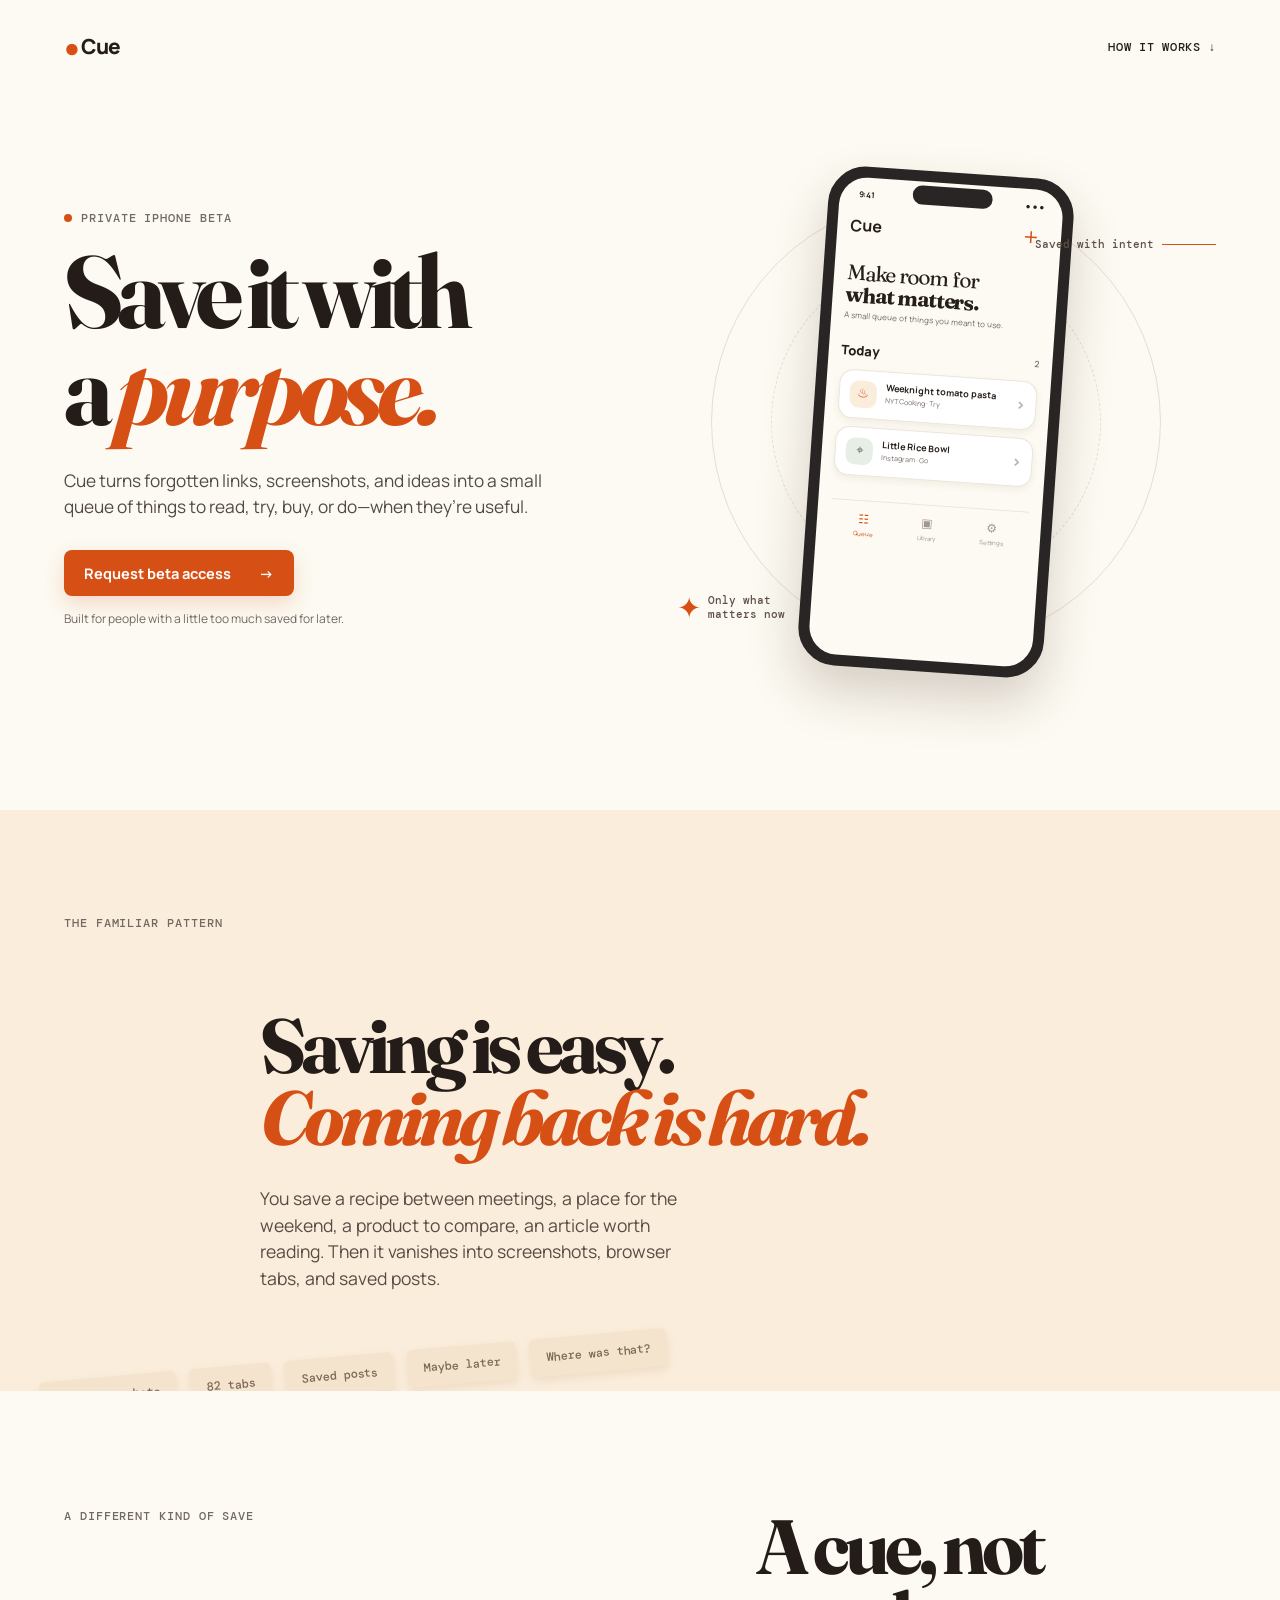
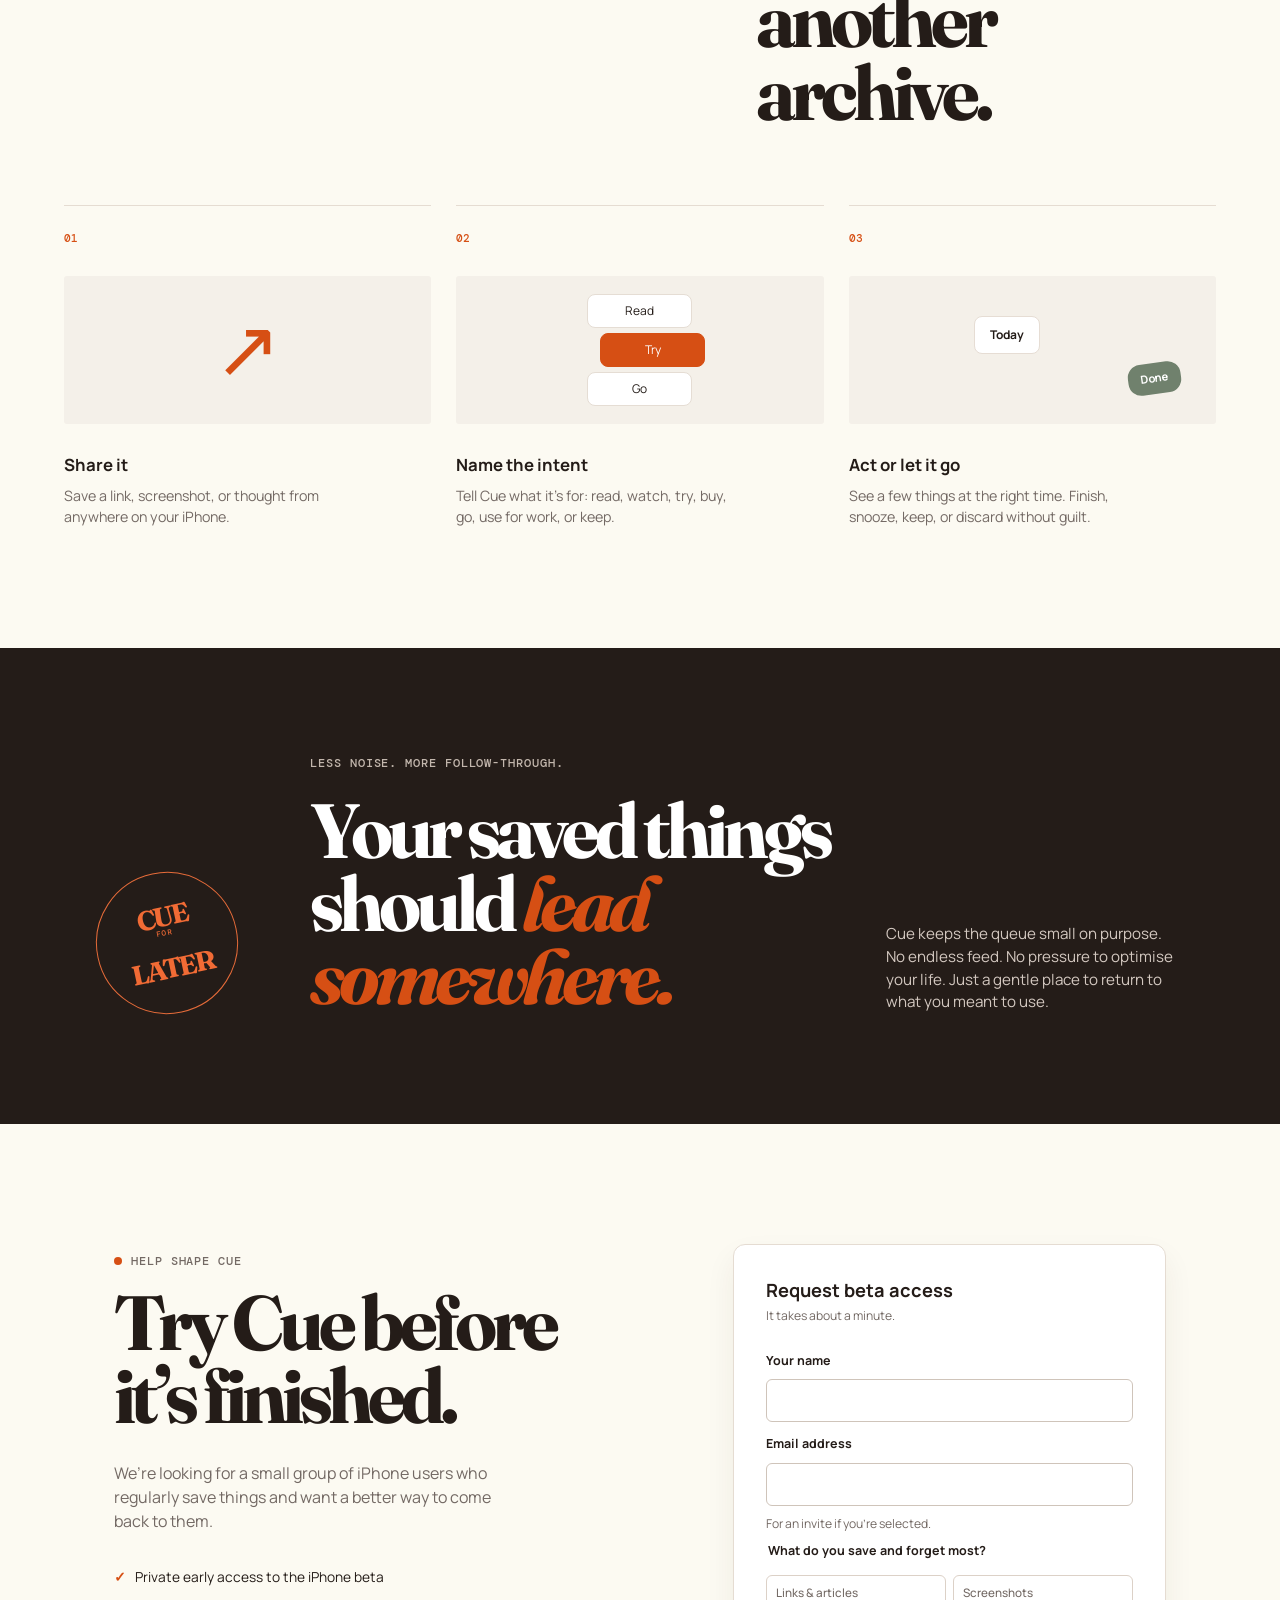
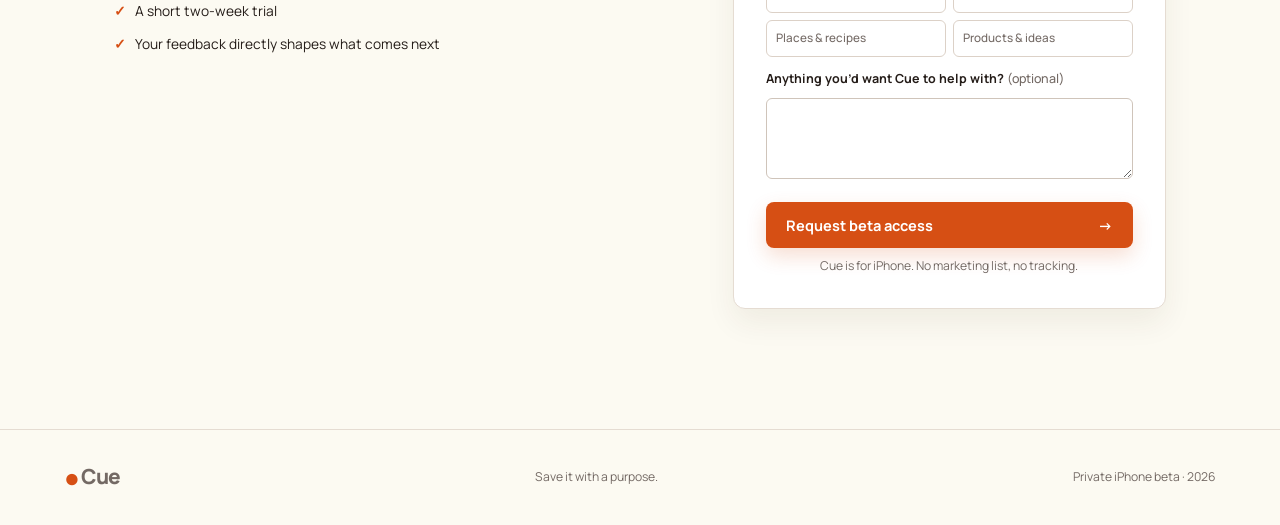
==== index.html @ a66f77d0 "Build Cue beta landing page" ====
<!doctype html>
<html lang="en">
  <head>
    <meta charset="UTF-8" />
    <meta name="viewport" content="width=device-width, initial-scale=1.0" />
    <meta
      name="description"
      content="Cue is a private iPhone app that turns saved links and screenshots into a small queue of things to do."
    />
    <title>Cue — Save it with a purpose</title>
    <link rel="preconnect" href="https://fonts.googleapis.com" />
    <link rel="preconnect" href="https://fonts.gstatic.com" crossorigin />
    <link href="https://fonts.googleapis.com/css2?family=DM+Mono:wght@400;500&family=Fraunces:opsz,wght@9..144,600;9..144,700&family=Manrope:wght@400;500;600;700;800&display=swap" rel="stylesheet" />
    <link rel="stylesheet" href="styles.css" />
    <link rel="stylesheet" href="mobile.css" />
  </head>
  <body>
    <a class="skip-link" href="#beta">Skip to beta form</a>
    <main>
      <section class="hero" aria-labelledby="hero-title">
        <nav class="nav" aria-label="Main navigation">
          <a class="wordmark" href="#top" aria-label="Cue home"><span aria-hidden="true">●</span> Cue</a>
          <a class="nav-link" href="#how-it-works">How it works <span aria-hidden="true">↓</span></a>
        </nav>

        <div class="hero-grid" id="top">
          <div class="hero-copy">
            <p class="eyebrow"><span></span> Private iPhone beta</p>
            <h1 id="hero-title">Save it with<br />a <em>purpose.</em></h1>
            <p class="lede">Cue turns forgotten links, screenshots, and ideas into a small queue of things to read, try, buy, or do—when they’re useful.</p>
            <a class="button button-primary" href="#beta">Request beta access <span aria-hidden="true">→</span></a>
            <p class="microcopy">Built for people with a little too much saved for later.</p>
          </div>

          <div class="phone-stage" aria-label="Preview of the Cue iPhone app">
            <div class="orbit orbit-one"></div><div class="orbit orbit-two"></div>
            <div class="phone">
              <div class="speaker" aria-hidden="true"></div>
              <div class="phone-screen">
                <div class="status"><span>9:41</span><span>● ● ●</span></div>
                <div class="app-top"><strong>Cue</strong><button aria-label="Add an item">＋</button></div>
                <p class="app-title">Make room for<br /><strong>what matters.</strong></p>
                <p class="app-subtitle">A small queue of things you meant to use.</p>
                <div class="queue-label"><span>Today</span><small>2</small></div>
                <article class="cue-card recipe-card">
                  <div class="card-icon">♨</div>
                  <div><strong>Weeknight tomato pasta</strong><small>NYT Cooking · Try</small></div>
                  <b aria-hidden="true">›</b>
                </article>
                <article class="cue-card place-card">
                  <div class="card-icon">⌖</div>
                  <div><strong>Little Rice Bowl</strong><small>Instagram · Go</small></div>
                  <b aria-hidden="true">›</b>
                </article>
                <div class="tabbar"><span class="active">☷<small>Queue</small></span><span>▣<small>Library</small></span><span>⚙<small>Settings</small></span></div>
              </div>
            </div>
            <div class="annotation annotation-one"><span class="annotation-dot">✦</span><span>Only what<br />matters now</span></div>
            <div class="annotation annotation-two"><span>Saved with intent</span><i></i></div>
          </div>
        </div>
      </section>

      <section class="problem" aria-labelledby="problem-title">
        <div class="section-label">The familiar pattern</div>
        <div class="problem-content">
          <h2 id="problem-title">Saving is easy.<br /><em>Coming back is hard.</em></h2>
          <p>You save a recipe between meetings, a place for the weekend, a product to compare, an article worth reading. Then it vanishes into screenshots, browser tabs, and saved posts.</p>
        </div>
        <div class="graveyard" aria-hidden="true">
          <span>147 screenshots</span><span>82 tabs</span><span>Saved posts</span><span>Maybe later</span><span>Where was that?</span>
        </div>
      </section>

      <section class="process" id="how-it-works" aria-labelledby="process-title">
        <div class="process-intro"><div class="section-label">A different kind of save</div><h2 id="process-title">A cue, not<br />another archive.</h2></div>
        <ol class="steps">
          <li><span class="step-number">01</span><div class="step-art share-art">↗</div><h3>Share it</h3><p>Save a link, screenshot, or thought from anywhere on your iPhone.</p></li>
          <li><span class="step-number">02</span><div class="step-art intent-art"><span>Read</span><span class="selected">Try</span><span>Go</span></div><h3>Name the intent</h3><p>Tell Cue what it’s for: read, watch, try, buy, go, use for work, or keep.</p></li>
          <li><span class="step-number">03</span><div class="step-art action-art"><span>Today</span><b>Done</b></div><h3>Act or let it go</h3><p>See a few things at the right time. Finish, snooze, keep, or discard without guilt.</p></li>
        </ol>
      </section>

      <section class="promise" aria-labelledby="promise-title">
        <div class="promise-stamp">CUE<br /><span>FOR</span><br />LATER</div>
        <div><div class="section-label">Less noise. More follow-through.</div><h2 id="promise-title">Your saved things<br />should <em>lead somewhere.</em></h2></div>
        <p>Cue keeps the queue small on purpose. No endless feed. No pressure to optimise your life. Just a gentle place to return to what you meant to use.</p>
      </section>

      <section class="beta" id="beta" aria-labelledby="beta-title">
        <div class="beta-copy">
          <p class="eyebrow"><span></span> Help shape Cue</p>
          <h2 id="beta-title">Try Cue before<br />it’s finished.</h2>
          <p>We’re looking for a small group of iPhone users who regularly save things and want a better way to come back to them.</p>
          <ul><li>Private early access to the iPhone beta</li><li>A short two-week trial</li><li>Your feedback directly shapes what comes next</li></ul>
        </div>
        <form class="beta-form" novalidate>
          <div class="form-heading"><strong>Request beta access</strong><span>It takes about a minute.</span></div>
          <label for="name">Your name</label><input id="name" name="name" type="text" autocomplete="name" required />
          <label for="email">Email address</label><input id="email" name="email" type="email" autocomplete="email" inputmode="email" required aria-describedby="email-hint" /><small id="email-hint">For an invite if you’re selected.</small>
          <fieldset><legend>What do you save and forget most?</legend><div class="choice-grid"><label><input type="radio" name="saves" value="Links & articles" required /><span>Links & articles</span></label><label><input type="radio" name="saves" value="Screenshots" /><span>Screenshots</span></label><label><input type="radio" name="saves" value="Places & recipes" /><span>Places & recipes</span></label><label><input type="radio" name="saves" value="Products & ideas" /><span>Products & ideas</span></label></div></fieldset>
          <label for="note">Anything you’d want Cue to help with? <span>(optional)</span></label><textarea id="note" name="note" rows="3"></textarea>
          <p class="form-error" role="alert" hidden></p>
          <button class="button button-primary" type="submit">Request beta access <span aria-hidden="true">→</span></button>
          <p class="form-note">Cue is for iPhone. No marketing list, no tracking.</p>
          <div class="form-success" role="status" hidden><span>✓</span><strong>You’re on the early-access list.</strong><p>Thanks for helping us make saved things more useful.</p></div>
        </form>
      </section>
    </main>
    <footer><a class="wordmark" href="#top"><span aria-hidden="true">●</span> Cue</a><p>Save it with a purpose.</p><p>Private iPhone beta · 2026</p></footer>
    <script src="script.js"></script>
  </body>
</html>
---- styles.css ----
:root{--accent:#d64f14;--accent-dark:#ad3e0d;--warm:#faeddb;--paper:#fcfaf2;--ink:#241c18;--muted:#736964;--line:#e5dcd2;--green:#637263}*{box-sizing:border-box}html{scroll-behavior:smooth}body{margin:0;background:var(--paper);color:var(--ink);font-family:Manrope,Arial,sans-serif;line-height:1.5}a{color:inherit}.skip-link{position:absolute;left:1rem;top:-4rem;background:var(--ink);color:#fff;padding:.65rem .9rem;z-index:5}.skip-link:focus{top:1rem}.hero{min-height:810px;padding:28px max(5vw,32px) 56px;overflow:hidden;background:var(--paper)}.nav{max-width:1180px;margin:auto;display:flex;align-items:center;justify-content:space-between}.wordmark{font-size:1.3rem;font-weight:800;text-decoration:none;letter-spacing:-.06em}.wordmark span{color:var(--accent);font-size:1.65rem;vertical-align:-.1em}.nav-link{font:500 .72rem/1 "DM Mono",monospace;text-decoration:none;text-transform:uppercase;letter-spacing:.06em}.nav-link:hover{text-decoration:underline}.hero-grid{max-width:1180px;margin:84px auto 0;display:grid;grid-template-columns:1fr 1fr;align-items:center;gap:30px}.eyebrow,.section-label{font:500 .72rem/1 "DM Mono",monospace;letter-spacing:.08em;text-transform:uppercase;color:var(--muted)}.eyebrow{display:flex;align-items:center;gap:9px}.eyebrow span{width:8px;height:8px;background:var(--accent);border-radius:50%}h1,h2{font-family:Fraunces,Georgia,serif;letter-spacing:-.065em;line-height:.95;margin:0}h1{font-size:clamp(4.3rem,8vw,7.3rem);max-width:680px;margin:19px 0 30px}em{color:var(--accent);font-style:italic}.lede{font-size:1.08rem;max-width:490px;color:#544a45;margin:0 0 30px}.button{font:700 .91rem/1 Manrope,sans-serif;border:0;border-radius:8px;padding:16px 20px;text-decoration:none;display:inline-flex;align-items:center;gap:28px;cursor:pointer;transition:transform .2s,background .2s}.button-primary{background:var(--accent);color:#fff;box-shadow:0 8px 20px #d64f1430}.button-primary:hover{background:var(--accent-dark);transform:translateY(-2px)}.button:focus-visible,a:focus-visible,input:focus-visible,textarea:focus-visible{outline:3px solid #222;outline-offset:3px}.microcopy{font-size:.75rem;color:var(--muted);margin:14px 0}.phone-stage{height:540px;position:relative;display:flex;align-items:center;justify-content:center}.orbit{position:absolute;border:1px solid #e8ddd0;border-radius:50%;width:450px;height:450px}.orbit-two{width:330px;height:330px;border-style:dashed}.phone{height:500px;width:246px;background:#292524;border:7px solid #292524;border-radius:38px;padding:4px;box-shadow:0 25px 50px #4c2c1b35;z-index:1;transform:rotate(4deg)}.speaker{width:80px;height:19px;border-radius:20px;background:#292524;position:absolute;top:8px;left:77px;z-index:2}.phone-screen{height:100%;border-radius:28px;background:#fcfaf2;padding:11px 13px;color:#261e19;overflow:hidden}.status{display:flex;justify-content:space-between;font-size:8px;font-weight:bold;padding:0 6px 8px}.app-top{display:flex;justify-content:space-between;align-items:center;font-size:16px}.app-top button{border:0;background:none;color:var(--accent);font-size:23px;cursor:pointer}.app-title{font-family:Fraunces,serif;font-size:21px;line-height:1.05;letter-spacing:-.05em;margin:20px 0 4px}.app-subtitle{font-size:8px;color:#746a64;margin:0 0 20px}.queue-label{display:flex;justify-content:space-between;align-items:center;font-size:13px;font-weight:800;margin-bottom:8px}.queue-label small{font:500 9px "DM Mono";color:#7c7169}.cue-card{display:flex;gap:9px;align-items:center;background:white;border:1px solid #eee5dc;border-radius:14px;padding:10px;margin-bottom:8px;box-shadow:0 3px 7px #4d2e1610}.cue-card>div:nth-child(2){display:grid;gap:2px;flex:1}.cue-card strong{font-size:9px;line-height:1.2}.cue-card small{font-size:7px;color:#756a64}.cue-card b{color:#bcb2aa}.card-icon{width:27px;height:27px;border-radius:9px;display:grid;place-items:center;color:var(--accent);background:var(--warm);font-size:13px}.place-card .card-icon{background:#e6eee5;color:var(--green)}.tabbar{margin-top:24px;border-top:1px solid #eee5dc;padding:9px 2px 0;display:flex;justify-content:space-around;color:#a29790;font-size:12px}.tabbar span{display:grid;justify-items:center;gap:2px}.tabbar small{font-size:6px}.tabbar .active{color:var(--accent)}.annotation{position:absolute;z-index:2;font:500 .68rem/1.25 "DM Mono";color:#5e5149}.annotation-one{left:4%;bottom:66px;display:flex;align-items:center;gap:7px}.annotation-dot{color:var(--accent);font-size:1.8rem}.annotation-two{right:0;top:86px;display:flex;gap:8px;align-items:center}.annotation-two i{height:1px;width:54px;background:var(--accent)}.problem{background:var(--warm);padding:108px max(5vw,32px) 70px;min-height:560px;position:relative;overflow:hidden}.problem-content{max-width:760px;margin:80px auto 0}.problem h2,.process h2,.promise h2,.beta h2{font-size:clamp(3.1rem,6vw,5.6rem)}.problem p{font-size:1.1rem;max-width:430px;margin:30px 0;color:#584c45}.graveyard{position:absolute;bottom:25px;right:-10px;left:3%;display:flex;gap:14px;transform:rotate(-5deg);white-space:nowrap}.graveyard span{background:#f5e4cd;color:#7c6958;font:500 .75rem "DM Mono";padding:11px 16px;border-radius:5px;box-shadow:0 4px 8px #a76c3620}.process{padding:120px max(5vw,32px);max-width:1280px;margin:auto}.process-intro{display:flex;justify-content:space-between;align-items:flex-start;margin-bottom:75px}.process-intro h2{max-width:460px}.steps{list-style:none;padding:0;margin:0;display:grid;grid-template-columns:repeat(3,1fr);gap:25px}.steps li{border-top:1px solid var(--line);padding-top:18px}.step-number{font:500 .7rem "DM Mono";color:var(--accent)}.step-art{height:148px;margin:28px 0;display:grid;place-items:center;background:#f4f0e9;border-radius:3px}.share-art{font-size:5rem;color:var(--accent);font-family:Georgia}.intent-art{align-content:center;gap:5px;padding:30px}.intent-art span{font-size:.75rem;background:white;border:1px solid #e5ddd4;width:105px;text-align:center;padding:7px;border-radius:8px}.intent-art .selected{background:var(--accent);color:#fff;border-color:var(--accent);transform:translateX(13px)}.action-art{position:relative}.action-art span{background:#fff;border:1px solid #e6ddd4;border-radius:8px;padding:9px 15px;font-weight:700;font-size:.75rem;transform:translate(-25px,-15px)}.action-art b{position:absolute;bottom:30px;right:35px;background:#70816d;color:white;border-radius:13px;padding:7px 12px;font-size:.7rem;transform:rotate(-8deg)}h3{font-size:1.05rem;margin:0 0 8px}.steps p{font-size:.89rem;color:var(--muted);max-width:290px;margin:0}.promise{padding:110px max(5vw,32px);background:var(--ink);color:#fff;display:grid;grid-template-columns:.5fr 1.3fr .8fr;gap:40px;align-items:end}.promise .section-label{color:#c3b7ad}.promise h2{margin-top:26px}.promise p{color:#d3c8c0;font-size:.95rem;max-width:290px;margin:0}.promise-stamp{justify-self:center;border:1px solid #e56b39;border-radius:50%;height:142px;width:142px;display:grid;place-content:center;text-align:center;color:#f16b35;font:700 1.7rem/.8 Fraunces,serif;letter-spacing:-.09em;transform:rotate(-12deg)}.promise-stamp span{font:500 .47rem "DM Mono";letter-spacing:.12em}.beta{padding:120px max(5vw,32px);max-width:1180px;margin:auto;display:grid;grid-template-columns:1fr .86fr;gap:9vw;align-items:start}.beta-copy h2{margin:20px 0 28px}.beta-copy>p:not(.eyebrow){color:var(--muted);max-width:410px}.beta ul{list-style:none;padding:0;margin:34px 0;display:grid;gap:13px;font-size:.86rem}.beta li:before{content:"✓";color:var(--accent);font-weight:bold;margin-right:9px}.beta-form{background:#fff;border:1px solid var(--line);padding:32px;border-radius:12px;box-shadow:0 14px 30px #3b271111;display:grid;gap:9px}.form-heading{display:grid;gap:3px;margin-bottom:13px}.form-heading strong{font-size:1.14rem}.form-heading span,.form-note,.beta-form small{font-size:.76rem;color:var(--muted)}.beta-form label,.beta-form legend{font-size:.78rem;font-weight:700;margin-top:4px}.beta-form label span{font-weight:500;color:var(--muted)}input[type=text],input[type=email],textarea{width:100%;border:1px solid #cfc4ba;border-radius:6px;padding:11px;font:400 .9rem Manrope;color:var(--ink);background:#fff}textarea{resize:vertical;min-height:75px}fieldset{border:0;padding:6px 0 0;margin:0}.choice-grid{display:grid;grid-template-columns:1fr 1fr;gap:7px;margin-top:8px}.choice-grid label{margin:0!important;position:relative}.choice-grid input{position:absolute;opacity:0}.choice-grid span{display:block;padding:9px;border:1px solid #dcd1c7;border-radius:6px;font-size:.73rem;cursor:pointer}.choice-grid input:checked+span{border-color:var(--accent);color:var(--accent);background:#fff5ef}.choice-grid input:focus-visible+span{outline:3px solid var(--ink);outline-offset:2px}.beta-form .button{justify-content:space-between;margin-top:14px}.form-note{text-align:center;margin:0}.form-error{color:#9e2712;font-size:.8rem;margin:4px 0}.form-success{background:#f4f7f2;border:1px solid #c9d4c4;border-radius:7px;padding:20px;text-align:center;margin-top:5px}.form-success span{display:block;color:#fff;background:var(--green);border-radius:50%;width:26px;height:26px;line-height:26px;margin:0 auto 7px}.form-success p{font-size:.8rem;color:#556051;margin:5px 0 0}footer{border-top:1px solid var(--line);padding:28px max(5vw,32px);display:flex;justify-content:space-between;align-items:center;font-size:.76rem;color:var(--muted)}footer p{margin:0}@media(max-width:760px){.hero{min-height:auto;padding-top:22px}.hero-grid,.beta{grid-template-columns:1fr}.hero-grid{margin-top:65px;gap:15px}.phone-stage{height:435px;transform:scale(.83);transform-origin:top center;margin-bottom:-65px}.annotation-one{left:0}.annotation-two{right:-8%}.problem{padding-top:78px;min-height:490px}.problem-content{margin-top:55px}.process{padding-top:82px;padding-bottom:82px}.process-intro{display:grid;gap:25px;margin-bottom:48px}.steps{grid-template-columns:1fr;gap:45px}.step-art{height:120px}.promise{grid-template-columns:1fr;padding-top:80px;padding-bottom:80px;gap:30px}.promise-stamp{justify-self:start;order:3}.beta{padding-top:80px;padding-bottom:80px;gap:45px}.beta-form{padding:24px}.choice-grid{grid-template-columns:1fr}footer{display:grid;gap:10px}footer p:last-child{order:-1}.nav-link{font-size:.65rem}}@media(prefers-reduced-motion:reduce){html{scroll-behavior:auto}.button{transition:none}}
---- mobile.css ----
@media (max-width: 760px) {
  .annotation {
    display: none;
  }
}
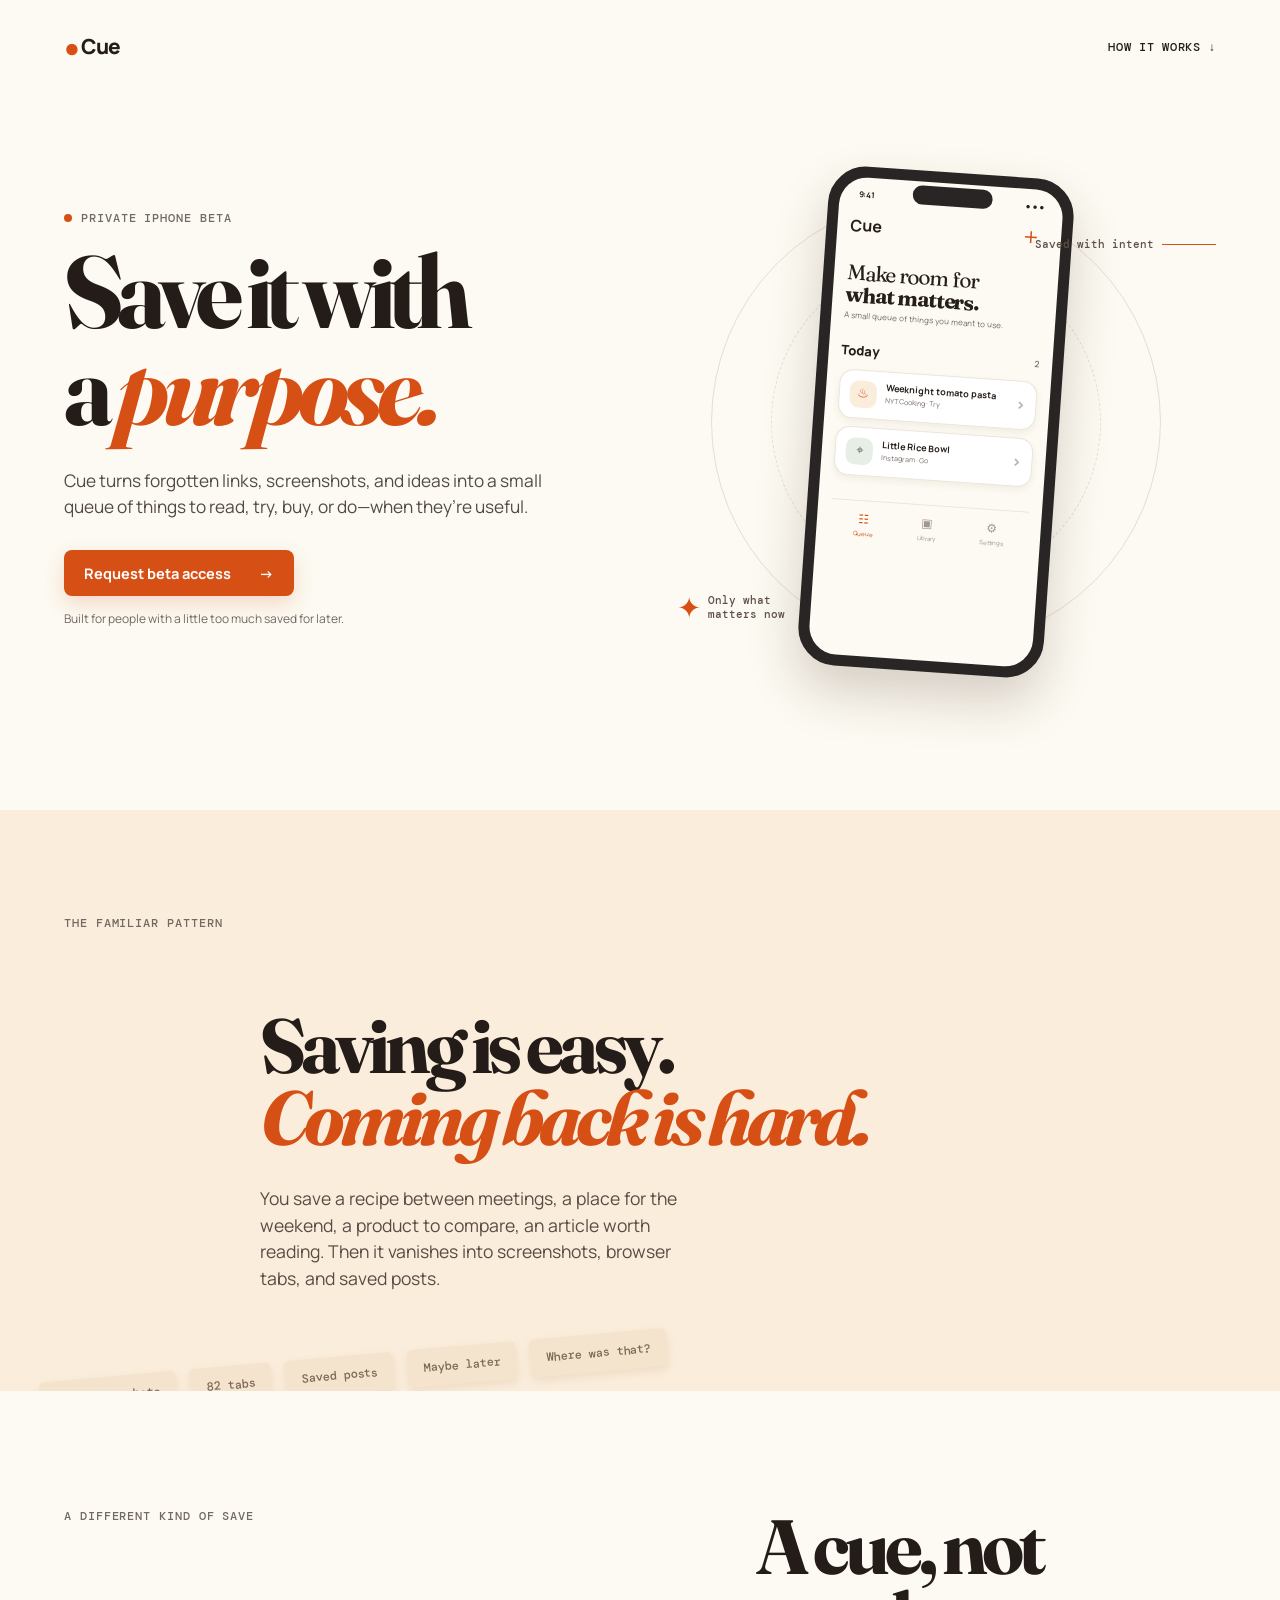
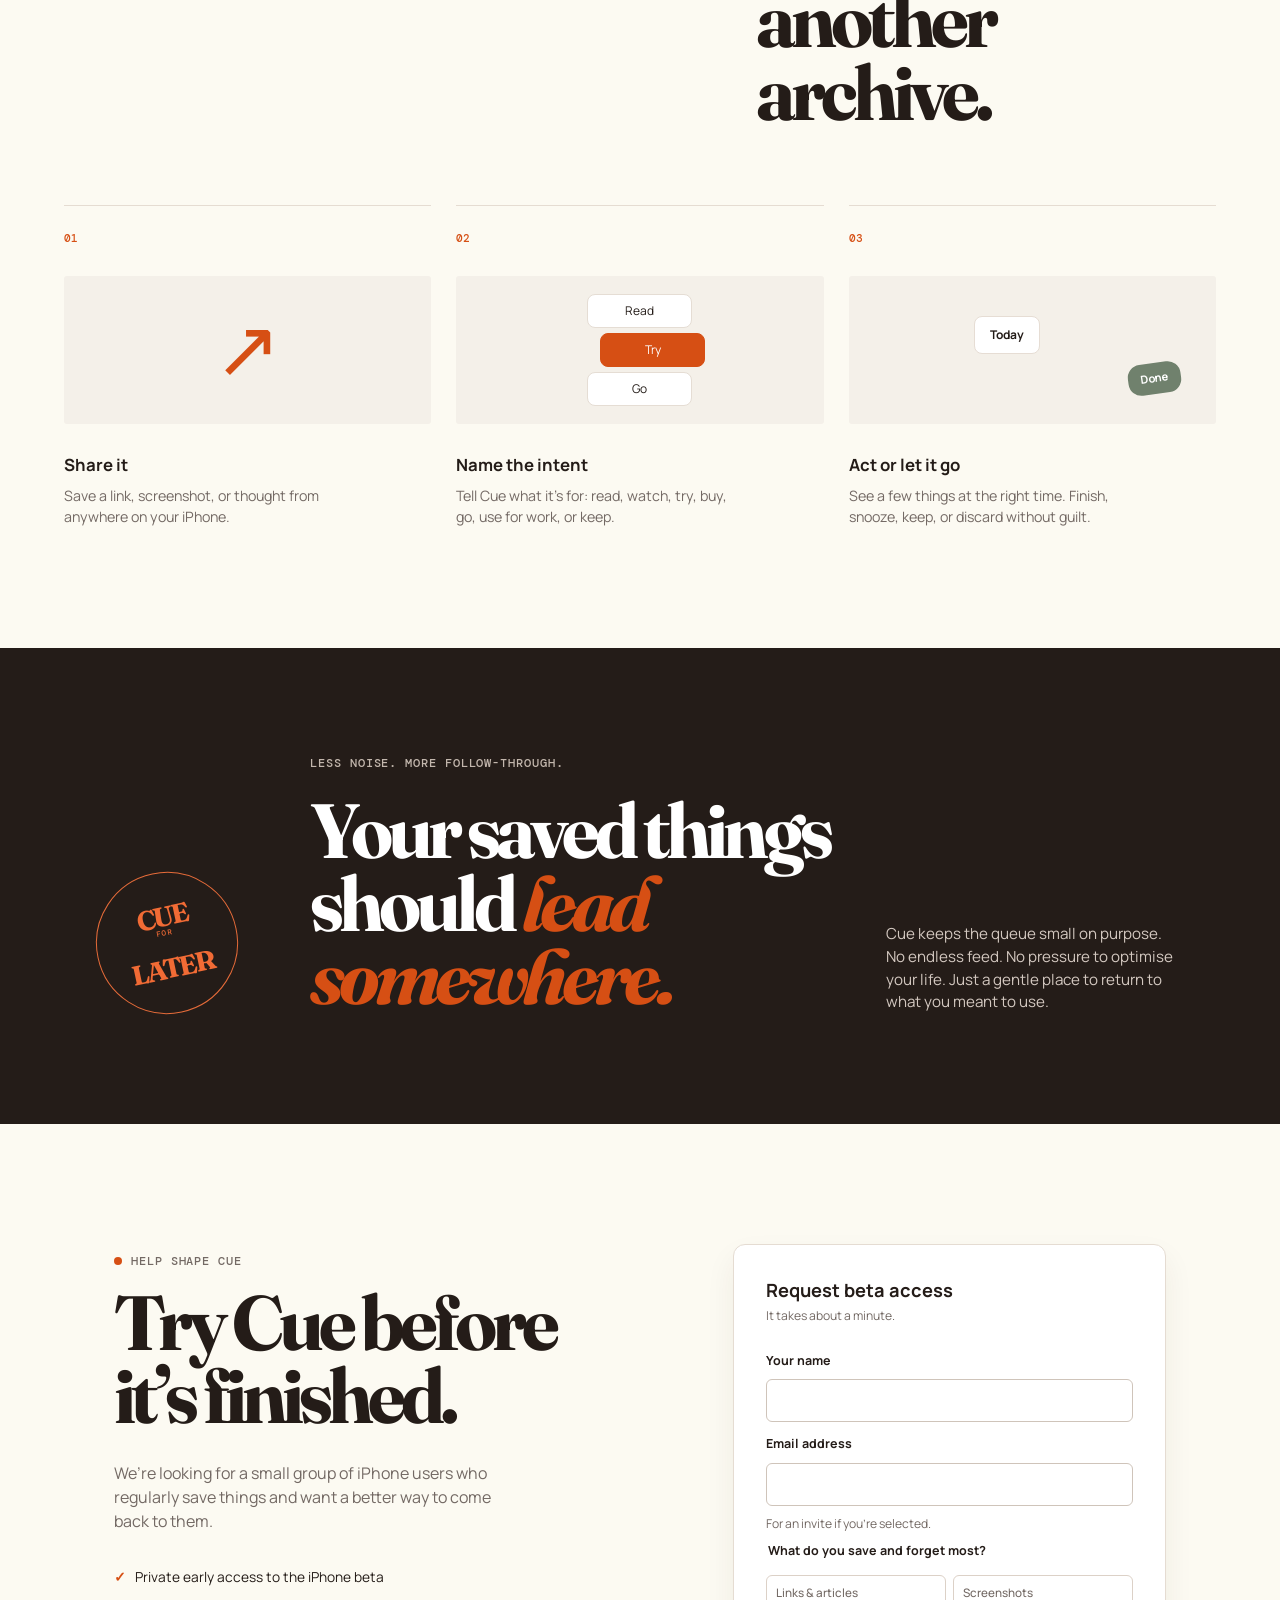
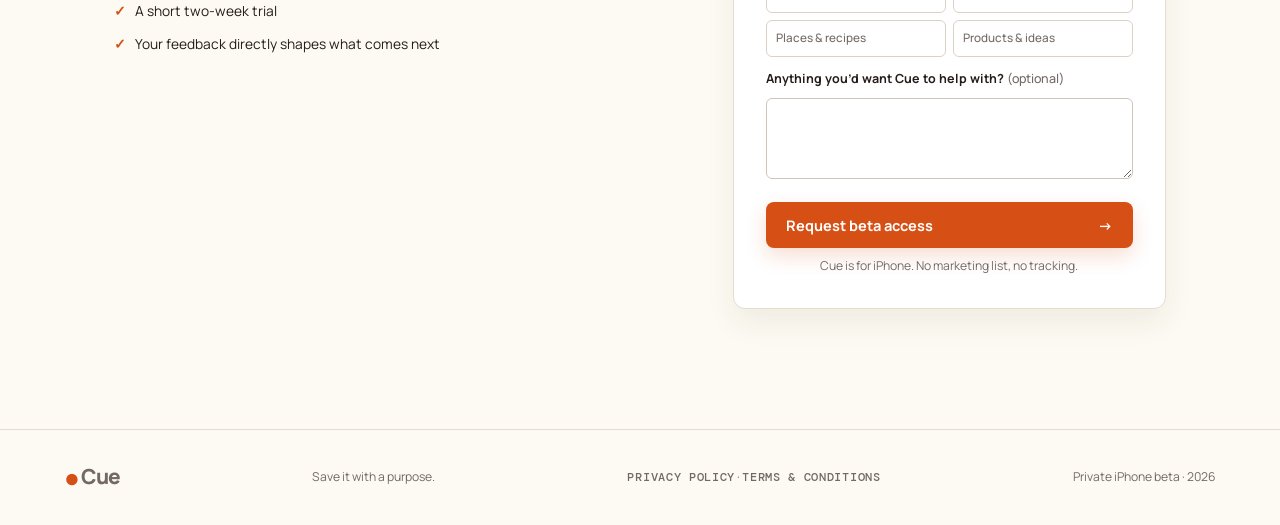
==== commit 58666f1d: "Add Cue legal web pages" ====
--- a/index.html
+++ b/index.html
@@ -107,7 +107,7 @@
         </form>
       </section>
     </main>
-    <footer><a class="wordmark" href="#top"><span aria-hidden="true">●</span> Cue</a><p>Save it with a purpose.</p><p>Private iPhone beta · 2026</p></footer>
+    <footer><a class="wordmark" href="#top"><span aria-hidden="true">●</span> Cue</a><p>Save it with a purpose.</p><nav aria-label="Legal pages"><a class="nav-link" href="legal/privacy-policy.html">Privacy Policy</a> · <a class="nav-link" href="legal/terms-and-conditions.html">Terms &amp; Conditions</a></nav><p>Private iPhone beta · 2026</p></footer>
     <script src="script.js"></script>
   </body>
 </html>
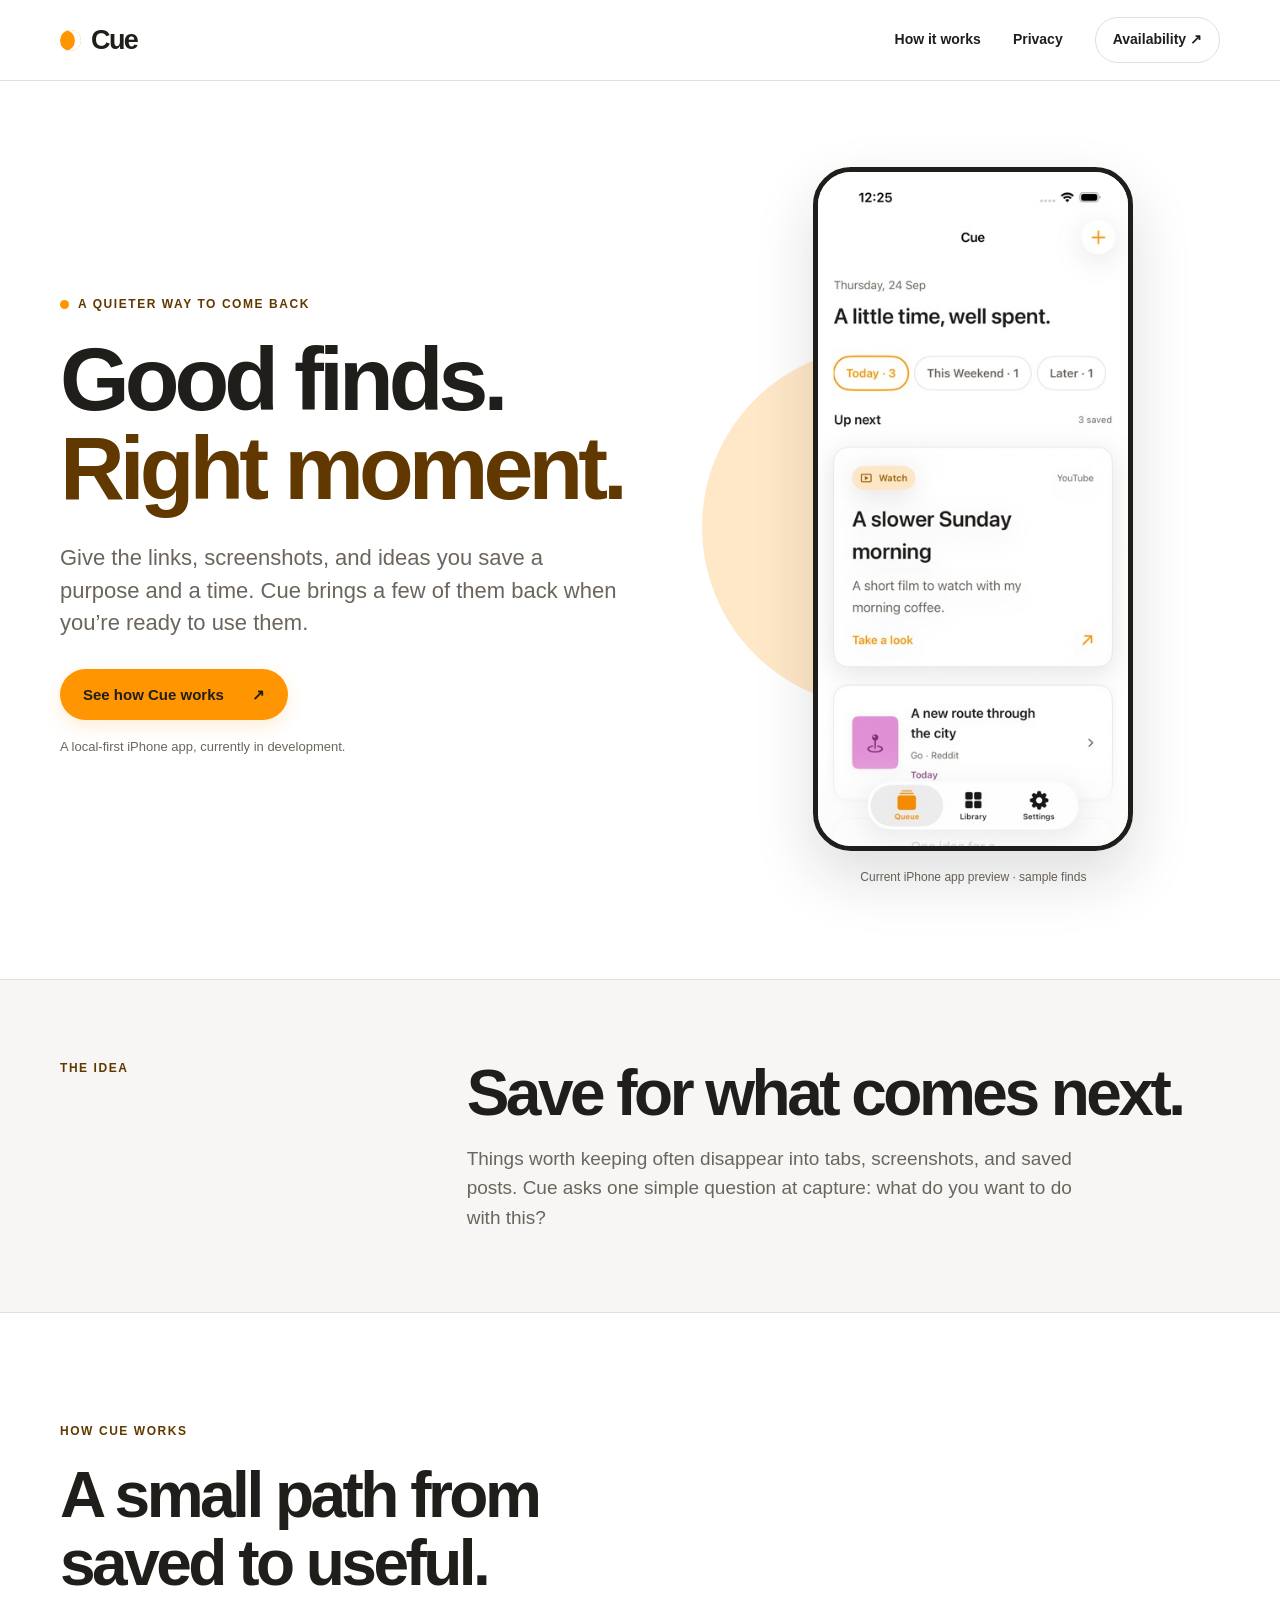
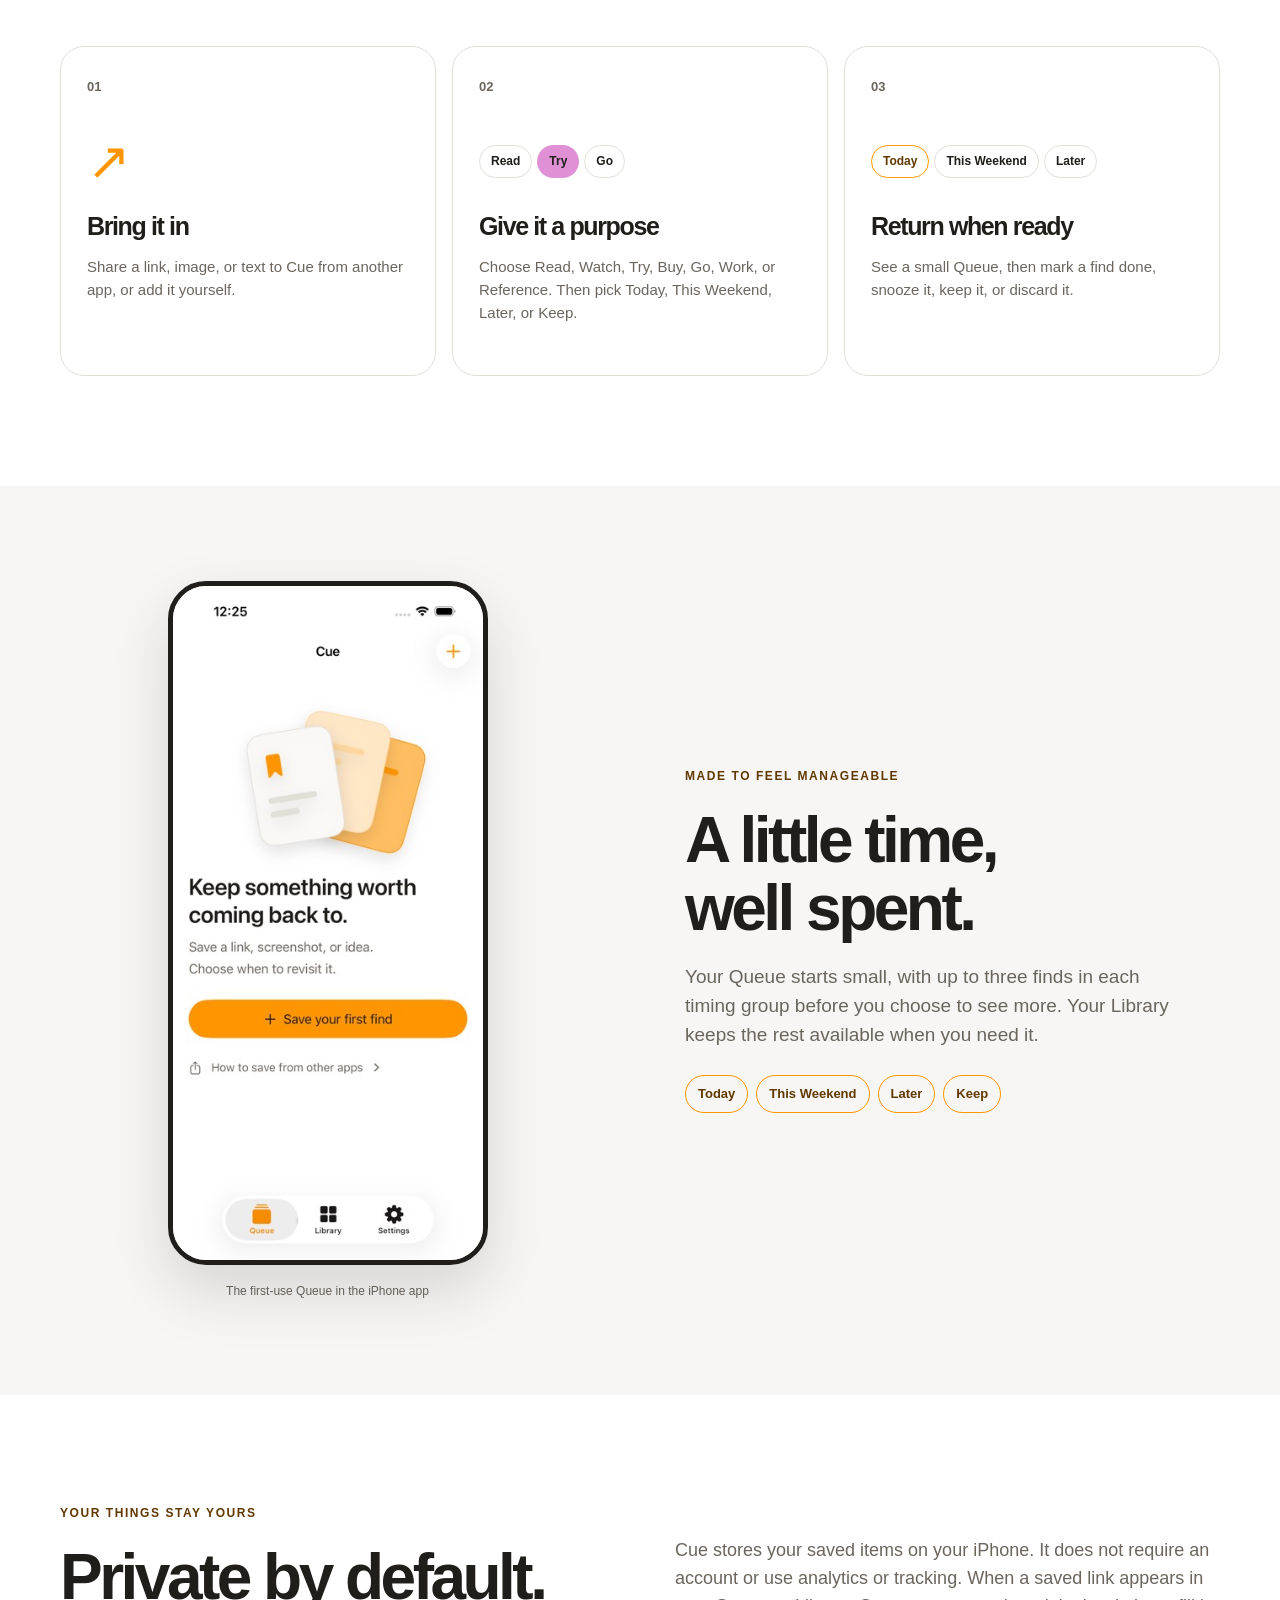
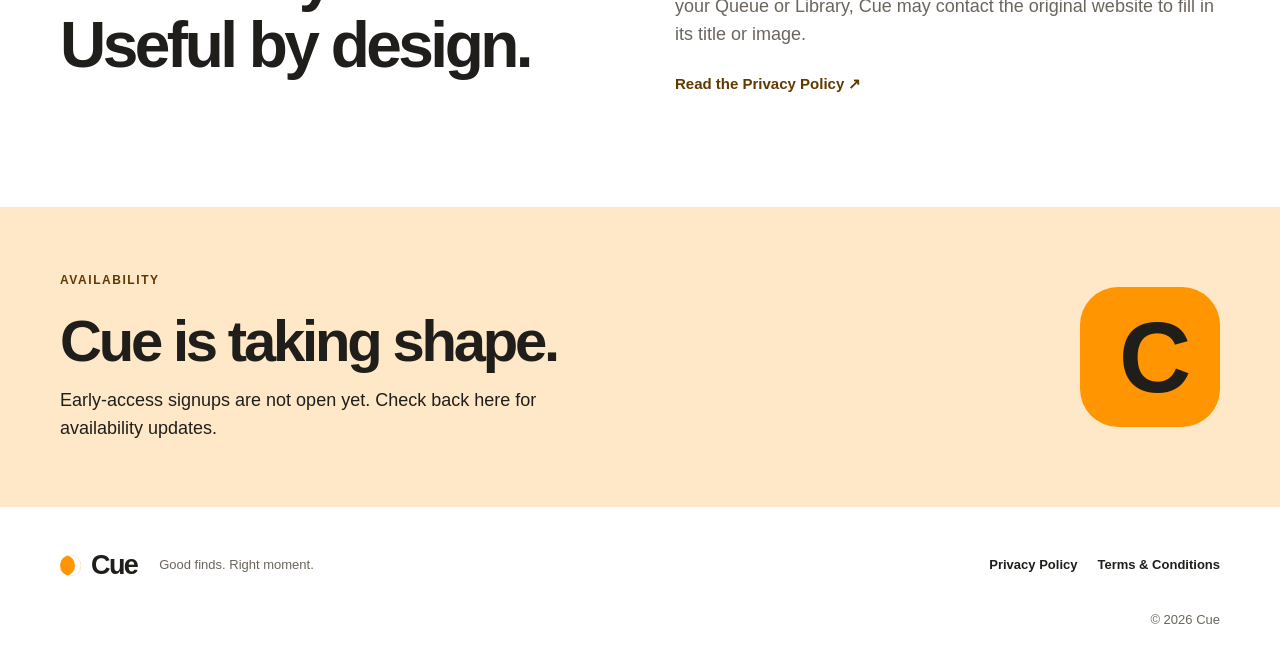
==== commit 28e906a3: "Align Cue website with current iOS app" ====
--- a/index.html
+++ b/index.html
@@ -1,113 +1,62 @@
 <!doctype html>
 <html lang="en">
-  <head>
-    <meta charset="UTF-8" />
-    <meta name="viewport" content="width=device-width, initial-scale=1.0" />
-    <meta
-      name="description"
-      content="Cue is a private iPhone app that turns saved links and screenshots into a small queue of things to do."
-    />
-    <title>Cue — Save it with a purpose</title>
-    <link rel="preconnect" href="https://fonts.googleapis.com" />
-    <link rel="preconnect" href="https://fonts.gstatic.com" crossorigin />
-    <link href="https://fonts.googleapis.com/css2?family=DM+Mono:wght@400;500&family=Fraunces:opsz,wght@9..144,600;9..144,700&family=Manrope:wght@400;500;600;700;800&display=swap" rel="stylesheet" />
-    <link rel="stylesheet" href="styles.css" />
-    <link rel="stylesheet" href="mobile.css" />
-  </head>
-  <body>
-    <a class="skip-link" href="#beta">Skip to beta form</a>
-    <main>
-      <section class="hero" aria-labelledby="hero-title">
-        <nav class="nav" aria-label="Main navigation">
-          <a class="wordmark" href="#top" aria-label="Cue home"><span aria-hidden="true">●</span> Cue</a>
-          <a class="nav-link" href="#how-it-works">How it works <span aria-hidden="true">↓</span></a>
-        </nav>
-
-        <div class="hero-grid" id="top">
-          <div class="hero-copy">
-            <p class="eyebrow"><span></span> Private iPhone beta</p>
-            <h1 id="hero-title">Save it with<br />a <em>purpose.</em></h1>
-            <p class="lede">Cue turns forgotten links, screenshots, and ideas into a small queue of things to read, try, buy, or do—when they’re useful.</p>
-            <a class="button button-primary" href="#beta">Request beta access <span aria-hidden="true">→</span></a>
-            <p class="microcopy">Built for people with a little too much saved for later.</p>
-          </div>
-
-          <div class="phone-stage" aria-label="Preview of the Cue iPhone app">
-            <div class="orbit orbit-one"></div><div class="orbit orbit-two"></div>
-            <div class="phone">
-              <div class="speaker" aria-hidden="true"></div>
-              <div class="phone-screen">
-                <div class="status"><span>9:41</span><span>● ● ●</span></div>
-                <div class="app-top"><strong>Cue</strong><button aria-label="Add an item">＋</button></div>
-                <p class="app-title">Make room for<br /><strong>what matters.</strong></p>
-                <p class="app-subtitle">A small queue of things you meant to use.</p>
-                <div class="queue-label"><span>Today</span><small>2</small></div>
-                <article class="cue-card recipe-card">
-                  <div class="card-icon">♨</div>
-                  <div><strong>Weeknight tomato pasta</strong><small>NYT Cooking · Try</small></div>
-                  <b aria-hidden="true">›</b>
-                </article>
-                <article class="cue-card place-card">
-                  <div class="card-icon">⌖</div>
-                  <div><strong>Little Rice Bowl</strong><small>Instagram · Go</small></div>
-                  <b aria-hidden="true">›</b>
-                </article>
-                <div class="tabbar"><span class="active">☷<small>Queue</small></span><span>▣<small>Library</small></span><span>⚙<small>Settings</small></span></div>
-              </div>
-            </div>
-            <div class="annotation annotation-one"><span class="annotation-dot">✦</span><span>Only what<br />matters now</span></div>
-            <div class="annotation annotation-two"><span>Saved with intent</span><i></i></div>
-          </div>
-        </div>
-      </section>
-
-      <section class="problem" aria-labelledby="problem-title">
-        <div class="section-label">The familiar pattern</div>
-        <div class="problem-content">
-          <h2 id="problem-title">Saving is easy.<br /><em>Coming back is hard.</em></h2>
-          <p>You save a recipe between meetings, a place for the weekend, a product to compare, an article worth reading. Then it vanishes into screenshots, browser tabs, and saved posts.</p>
-        </div>
-        <div class="graveyard" aria-hidden="true">
-          <span>147 screenshots</span><span>82 tabs</span><span>Saved posts</span><span>Maybe later</span><span>Where was that?</span>
-        </div>
-      </section>
-
-      <section class="process" id="how-it-works" aria-labelledby="process-title">
-        <div class="process-intro"><div class="section-label">A different kind of save</div><h2 id="process-title">A cue, not<br />another archive.</h2></div>
-        <ol class="steps">
-          <li><span class="step-number">01</span><div class="step-art share-art">↗</div><h3>Share it</h3><p>Save a link, screenshot, or thought from anywhere on your iPhone.</p></li>
-          <li><span class="step-number">02</span><div class="step-art intent-art"><span>Read</span><span class="selected">Try</span><span>Go</span></div><h3>Name the intent</h3><p>Tell Cue what it’s for: read, watch, try, buy, go, use for work, or keep.</p></li>
-          <li><span class="step-number">03</span><div class="step-art action-art"><span>Today</span><b>Done</b></div><h3>Act or let it go</h3><p>See a few things at the right time. Finish, snooze, keep, or discard without guilt.</p></li>
-        </ol>
-      </section>
-
-      <section class="promise" aria-labelledby="promise-title">
-        <div class="promise-stamp">CUE<br /><span>FOR</span><br />LATER</div>
-        <div><div class="section-label">Less noise. More follow-through.</div><h2 id="promise-title">Your saved things<br />should <em>lead somewhere.</em></h2></div>
-        <p>Cue keeps the queue small on purpose. No endless feed. No pressure to optimise your life. Just a gentle place to return to what you meant to use.</p>
-      </section>
-
-      <section class="beta" id="beta" aria-labelledby="beta-title">
-        <div class="beta-copy">
-          <p class="eyebrow"><span></span> Help shape Cue</p>
-          <h2 id="beta-title">Try Cue before<br />it’s finished.</h2>
-          <p>We’re looking for a small group of iPhone users who regularly save things and want a better way to come back to them.</p>
-          <ul><li>Private early access to the iPhone beta</li><li>A short two-week trial</li><li>Your feedback directly shapes what comes next</li></ul>
-        </div>
-        <form class="beta-form" novalidate>
-          <div class="form-heading"><strong>Request beta access</strong><span>It takes about a minute.</span></div>
-          <label for="name">Your name</label><input id="name" name="name" type="text" autocomplete="name" required />
-          <label for="email">Email address</label><input id="email" name="email" type="email" autocomplete="email" inputmode="email" required aria-describedby="email-hint" /><small id="email-hint">For an invite if you’re selected.</small>
-          <fieldset><legend>What do you save and forget most?</legend><div class="choice-grid"><label><input type="radio" name="saves" value="Links & articles" required /><span>Links & articles</span></label><label><input type="radio" name="saves" value="Screenshots" /><span>Screenshots</span></label><label><input type="radio" name="saves" value="Places & recipes" /><span>Places & recipes</span></label><label><input type="radio" name="saves" value="Products & ideas" /><span>Products & ideas</span></label></div></fieldset>
-          <label for="note">Anything you’d want Cue to help with? <span>(optional)</span></label><textarea id="note" name="note" rows="3"></textarea>
-          <p class="form-error" role="alert" hidden></p>
-          <button class="button button-primary" type="submit">Request beta access <span aria-hidden="true">→</span></button>
-          <p class="form-note">Cue is for iPhone. No marketing list, no tracking.</p>
-          <div class="form-success" role="status" hidden><span>✓</span><strong>You’re on the early-access list.</strong><p>Thanks for helping us make saved things more useful.</p></div>
-        </form>
-      </section>
-    </main>
-    <footer><a class="wordmark" href="#top"><span aria-hidden="true">●</span> Cue</a><p>Save it with a purpose.</p><nav aria-label="Legal pages"><a class="nav-link" href="legal/privacy-policy.html">Privacy Policy</a> · <a class="nav-link" href="legal/terms-and-conditions.html">Terms &amp; Conditions</a></nav><p>Private iPhone beta · 2026</p></footer>
-    <script src="script.js"></script>
-  </body>
+<head>
+  <meta charset="UTF-8">
+  <meta name="viewport" content="width=device-width, initial-scale=1">
+  <meta name="theme-color" content="#FFFFFF">
+  <meta name="description" content="Cue is a private, local-first iPhone app for giving saved links, screenshots, and ideas a useful next step.">
+  <title>Cue — Good finds. Right moment.</title>
+  <link rel="stylesheet" href="styles.css?v=2">
+</head>
+<body id="top">
+  <a class="skip-link" href="#main">Skip to content</a>
+  <header class="site-header">
+    <nav class="nav wrap" aria-label="Main navigation">
+      <a class="brand" href="#top" aria-label="Cue home"><span class="brand-mark" aria-hidden="true"></span>Cue</a>
+      <div class="nav-links"><a href="#how-it-works">How it works</a><a href="#privacy">Privacy</a><a class="nav-cta" href="#availability">Availability <span aria-hidden="true">↗</span></a></div>
+    </nav>
+  </header>
+  <main id="main">
+    <section class="hero wrap" aria-labelledby="hero-title">
+      <div>
+        <p class="eyebrow"><span class="eyebrow-dot" aria-hidden="true"></span>A quieter way to come back</p>
+        <h1 id="hero-title">Good finds.<br><span>Right moment.</span></h1>
+        <p class="lead">Give the links, screenshots, and ideas you save a purpose and a time. Cue brings a few of them back when you’re ready to use them.</p>
+        <a class="button" href="#how-it-works">See how Cue works <span aria-hidden="true">↗</span></a>
+        <p class="supporting">A local-first iPhone app, currently in development.</p>
+      </div>
+      <figure class="hero-preview">
+        <span class="preview-accent" aria-hidden="true"></span>
+        <img src="assets/queue-populated.jpg" width="368" height="800" alt="Cue Queue with Today, This Weekend, and Later choices and a small set of saved finds">
+        <figcaption>Current iPhone app preview · sample finds</figcaption>
+      </figure>
+    </section>
+    <section class="intro-band" aria-labelledby="intro-title">
+      <div class="wrap intro-grid">
+        <p class="kicker">The idea</p>
+        <div><h2 id="intro-title">Save for what comes next.</h2><p>Things worth keeping often disappear into tabs, screenshots, and saved posts. Cue asks one simple question at capture: what do you want to do with this?</p></div>
+      </div>
+    </section>
+    <section class="section wrap" id="how-it-works" aria-labelledby="how-title">
+      <div class="section-heading"><p class="kicker">How Cue works</p><h2 id="how-title">A small path from<br>saved to useful.</h2></div>
+      <ol class="steps">
+        <li class="step"><span class="step-number">01</span><div class="step-symbol share-symbol" aria-hidden="true">↗</div><h3>Bring it in</h3><p>Share a link, image, or text to Cue from another app, or add it yourself.</p></li>
+        <li class="step"><span class="step-number">02</span><div class="step-symbol purpose-symbol" aria-hidden="true"><span>Read</span><span>Try</span><span>Go</span></div><h3>Give it a purpose</h3><p>Choose Read, Watch, Try, Buy, Go, Work, or Reference. Then pick Today, This Weekend, Later, or Keep.</p></li>
+        <li class="step"><span class="step-number">03</span><div class="step-symbol timing-symbol" aria-hidden="true"><span>Today</span><span>This Weekend</span><span>Later</span></div><h3>Return when ready</h3><p>See a small Queue, then mark a find done, snooze it, keep it, or discard it.</p></li>
+      </ol>
+    </section>
+    <section class="queue-section" aria-labelledby="queue-title">
+      <div class="wrap queue-grid">
+        <figure class="queue-preview"><img src="assets/queue-first-use.jpg" width="368" height="800" loading="lazy" alt="Cue’s first-use Queue with a Save your first find button and sharing guidance"><figcaption>The first-use Queue in the iPhone app</figcaption></figure>
+        <div class="queue-copy"><p class="kicker">Made to feel manageable</p><h2 id="queue-title">A little time,<br>well spent.</h2><p>Your Queue starts small, with up to three finds in each timing group before you choose to see more. Your Library keeps the rest available when you need it.</p><div class="timing-chips" aria-label="Cue timing choices"><span>Today</span><span>This Weekend</span><span>Later</span><span>Keep</span></div></div>
+      </div>
+    </section>
+    <section class="section wrap privacy-grid" id="privacy" aria-labelledby="privacy-title">
+      <div><p class="kicker">Your things stay yours</p><h2 id="privacy-title">Private by default.<br>Useful by design.</h2></div>
+      <div class="privacy-copy"><p>Cue stores your saved items on your iPhone. It does not require an account or use analytics or tracking. When a saved link appears in your Queue or Library, Cue may contact the original website to fill in its title or image.</p><a class="text-link" href="legal/privacy-policy.html">Read the Privacy Policy <span aria-hidden="true">↗</span></a></div>
+    </section>
+    <section class="availability" id="availability" aria-labelledby="availability-title"><div class="wrap availability-inner"><div><p class="kicker">Availability</p><h2 id="availability-title">Cue is taking shape.</h2><p>Early-access signups are not open yet. Check back here for availability updates.</p></div><span class="availability-mark" aria-hidden="true">C</span></div></section>
+  </main>
+  <footer class="footer wrap"><a class="brand" href="#top"><span class="brand-mark" aria-hidden="true"></span>Cue</a><p>Good finds. Right moment.</p><nav aria-label="Legal pages"><a href="legal/privacy-policy.html">Privacy Policy</a><a href="legal/terms-and-conditions.html">Terms &amp; Conditions</a></nav><small>© 2026 Cue</small></footer>
+</body>
 </html>
--- a/styles.css
+++ b/styles.css
@@ -1 +1,7 @@
-:root{--accent:#d64f14;--accent-dark:#ad3e0d;--warm:#faeddb;--paper:#fcfaf2;--ink:#241c18;--muted:#736964;--line:#e5dcd2;--green:#637263}*{box-sizing:border-box}html{scroll-behavior:smooth}body{margin:0;background:var(--paper);color:var(--ink);font-family:Manrope,Arial,sans-serif;line-height:1.5}a{color:inherit}.skip-link{position:absolute;left:1rem;top:-4rem;background:var(--ink);color:#fff;padding:.65rem .9rem;z-index:5}.skip-link:focus{top:1rem}.hero{min-height:810px;padding:28px max(5vw,32px) 56px;overflow:hidden;background:var(--paper)}.nav{max-width:1180px;margin:auto;display:flex;align-items:center;justify-content:space-between}.wordmark{font-size:1.3rem;font-weight:800;text-decoration:none;letter-spacing:-.06em}.wordmark span{color:var(--accent);font-size:1.65rem;vertical-align:-.1em}.nav-link{font:500 .72rem/1 "DM Mono",monospace;text-decoration:none;text-transform:uppercase;letter-spacing:.06em}.nav-link:hover{text-decoration:underline}.hero-grid{max-width:1180px;margin:84px auto 0;display:grid;grid-template-columns:1fr 1fr;align-items:center;gap:30px}.eyebrow,.section-label{font:500 .72rem/1 "DM Mono",monospace;letter-spacing:.08em;text-transform:uppercase;color:var(--muted)}.eyebrow{display:flex;align-items:center;gap:9px}.eyebrow span{width:8px;height:8px;background:var(--accent);border-radius:50%}h1,h2{font-family:Fraunces,Georgia,serif;letter-spacing:-.065em;line-height:.95;margin:0}h1{font-size:clamp(4.3rem,8vw,7.3rem);max-width:680px;margin:19px 0 30px}em{color:var(--accent);font-style:italic}.lede{font-size:1.08rem;max-width:490px;color:#544a45;margin:0 0 30px}.button{font:700 .91rem/1 Manrope,sans-serif;border:0;border-radius:8px;padding:16px 20px;text-decoration:none;display:inline-flex;align-items:center;gap:28px;cursor:pointer;transition:transform .2s,background .2s}.button-primary{background:var(--accent);color:#fff;box-shadow:0 8px 20px #d64f1430}.button-primary:hover{background:var(--accent-dark);transform:translateY(-2px)}.button:focus-visible,a:focus-visible,input:focus-visible,textarea:focus-visible{outline:3px solid #222;outline-offset:3px}.microcopy{font-size:.75rem;color:var(--muted);margin:14px 0}.phone-stage{height:540px;position:relative;display:flex;align-items:center;justify-content:center}.orbit{position:absolute;border:1px solid #e8ddd0;border-radius:50%;width:450px;height:450px}.orbit-two{width:330px;height:330px;border-style:dashed}.phone{height:500px;width:246px;background:#292524;border:7px solid #292524;border-radius:38px;padding:4px;box-shadow:0 25px 50px #4c2c1b35;z-index:1;transform:rotate(4deg)}.speaker{width:80px;height:19px;border-radius:20px;background:#292524;position:absolute;top:8px;left:77px;z-index:2}.phone-screen{height:100%;border-radius:28px;background:#fcfaf2;padding:11px 13px;color:#261e19;overflow:hidden}.status{display:flex;justify-content:space-between;font-size:8px;font-weight:bold;padding:0 6px 8px}.app-top{display:flex;justify-content:space-between;align-items:center;font-size:16px}.app-top button{border:0;background:none;color:var(--accent);font-size:23px;cursor:pointer}.app-title{font-family:Fraunces,serif;font-size:21px;line-height:1.05;letter-spacing:-.05em;margin:20px 0 4px}.app-subtitle{font-size:8px;color:#746a64;margin:0 0 20px}.queue-label{display:flex;justify-content:space-between;align-items:center;font-size:13px;font-weight:800;margin-bottom:8px}.queue-label small{font:500 9px "DM Mono";color:#7c7169}.cue-card{display:flex;gap:9px;align-items:center;background:white;border:1px solid #eee5dc;border-radius:14px;padding:10px;margin-bottom:8px;box-shadow:0 3px 7px #4d2e1610}.cue-card>div:nth-child(2){display:grid;gap:2px;flex:1}.cue-card strong{font-size:9px;line-height:1.2}.cue-card small{font-size:7px;color:#756a64}.cue-card b{color:#bcb2aa}.card-icon{width:27px;height:27px;border-radius:9px;display:grid;place-items:center;color:var(--accent);background:var(--warm);font-size:13px}.place-card .card-icon{background:#e6eee5;color:var(--green)}.tabbar{margin-top:24px;border-top:1px solid #eee5dc;padding:9px 2px 0;display:flex;justify-content:space-around;color:#a29790;font-size:12px}.tabbar span{display:grid;justify-items:center;gap:2px}.tabbar small{font-size:6px}.tabbar .active{color:var(--accent)}.annotation{position:absolute;z-index:2;font:500 .68rem/1.25 "DM Mono";color:#5e5149}.annotation-one{left:4%;bottom:66px;display:flex;align-items:center;gap:7px}.annotation-dot{color:var(--accent);font-size:1.8rem}.annotation-two{right:0;top:86px;display:flex;gap:8px;align-items:center}.annotation-two i{height:1px;width:54px;background:var(--accent)}.problem{background:var(--warm);padding:108px max(5vw,32px) 70px;min-height:560px;position:relative;overflow:hidden}.problem-content{max-width:760px;margin:80px auto 0}.problem h2,.process h2,.promise h2,.beta h2{font-size:clamp(3.1rem,6vw,5.6rem)}.problem p{font-size:1.1rem;max-width:430px;margin:30px 0;color:#584c45}.graveyard{position:absolute;bottom:25px;right:-10px;left:3%;display:flex;gap:14px;transform:rotate(-5deg);white-space:nowrap}.graveyard span{background:#f5e4cd;color:#7c6958;font:500 .75rem "DM Mono";padding:11px 16px;border-radius:5px;box-shadow:0 4px 8px #a76c3620}.process{padding:120px max(5vw,32px);max-width:1280px;margin:auto}.process-intro{display:flex;justify-content:space-between;align-items:flex-start;margin-bottom:75px}.process-intro h2{max-width:460px}.steps{list-style:none;padding:0;margin:0;display:grid;grid-template-columns:repeat(3,1fr);gap:25px}.steps li{border-top:1px solid var(--line);padding-top:18px}.step-number{font:500 .7rem "DM Mono";color:var(--accent)}.step-art{height:148px;margin:28px 0;display:grid;place-items:center;background:#f4f0e9;border-radius:3px}.share-art{font-size:5rem;color:var(--accent);font-family:Georgia}.intent-art{align-content:center;gap:5px;padding:30px}.intent-art span{font-size:.75rem;background:white;border:1px solid #e5ddd4;width:105px;text-align:center;padding:7px;border-radius:8px}.intent-art .selected{background:var(--accent);color:#fff;border-color:var(--accent);transform:translateX(13px)}.action-art{position:relative}.action-art span{background:#fff;border:1px solid #e6ddd4;border-radius:8px;padding:9px 15px;font-weight:700;font-size:.75rem;transform:translate(-25px,-15px)}.action-art b{position:absolute;bottom:30px;right:35px;background:#70816d;color:white;border-radius:13px;padding:7px 12px;font-size:.7rem;transform:rotate(-8deg)}h3{font-size:1.05rem;margin:0 0 8px}.steps p{font-size:.89rem;color:var(--muted);max-width:290px;margin:0}.promise{padding:110px max(5vw,32px);background:var(--ink);color:#fff;display:grid;grid-template-columns:.5fr 1.3fr .8fr;gap:40px;align-items:end}.promise .section-label{color:#c3b7ad}.promise h2{margin-top:26px}.promise p{color:#d3c8c0;font-size:.95rem;max-width:290px;margin:0}.promise-stamp{justify-self:center;border:1px solid #e56b39;border-radius:50%;height:142px;width:142px;display:grid;place-content:center;text-align:center;color:#f16b35;font:700 1.7rem/.8 Fraunces,serif;letter-spacing:-.09em;transform:rotate(-12deg)}.promise-stamp span{font:500 .47rem "DM Mono";letter-spacing:.12em}.beta{padding:120px max(5vw,32px);max-width:1180px;margin:auto;display:grid;grid-template-columns:1fr .86fr;gap:9vw;align-items:start}.beta-copy h2{margin:20px 0 28px}.beta-copy>p:not(.eyebrow){color:var(--muted);max-width:410px}.beta ul{list-style:none;padding:0;margin:34px 0;display:grid;gap:13px;font-size:.86rem}.beta li:before{content:"✓";color:var(--accent);font-weight:bold;margin-right:9px}.beta-form{background:#fff;border:1px solid var(--line);padding:32px;border-radius:12px;box-shadow:0 14px 30px #3b271111;display:grid;gap:9px}.form-heading{display:grid;gap:3px;margin-bottom:13px}.form-heading strong{font-size:1.14rem}.form-heading span,.form-note,.beta-form small{font-size:.76rem;color:var(--muted)}.beta-form label,.beta-form legend{font-size:.78rem;font-weight:700;margin-top:4px}.beta-form label span{font-weight:500;color:var(--muted)}input[type=text],input[type=email],textarea{width:100%;border:1px solid #cfc4ba;border-radius:6px;padding:11px;font:400 .9rem Manrope;color:var(--ink);background:#fff}textarea{resize:vertical;min-height:75px}fieldset{border:0;padding:6px 0 0;margin:0}.choice-grid{display:grid;grid-template-columns:1fr 1fr;gap:7px;margin-top:8px}.choice-grid label{margin:0!important;position:relative}.choice-grid input{position:absolute;opacity:0}.choice-grid span{display:block;padding:9px;border:1px solid #dcd1c7;border-radius:6px;font-size:.73rem;cursor:pointer}.choice-grid input:checked+span{border-color:var(--accent);color:var(--accent);background:#fff5ef}.choice-grid input:focus-visible+span{outline:3px solid var(--ink);outline-offset:2px}.beta-form .button{justify-content:space-between;margin-top:14px}.form-note{text-align:center;margin:0}.form-error{color:#9e2712;font-size:.8rem;margin:4px 0}.form-success{background:#f4f7f2;border:1px solid #c9d4c4;border-radius:7px;padding:20px;text-align:center;margin-top:5px}.form-success span{display:block;color:#fff;background:var(--green);border-radius:50%;width:26px;height:26px;line-height:26px;margin:0 auto 7px}.form-success p{font-size:.8rem;color:#556051;margin:5px 0 0}footer{border-top:1px solid var(--line);padding:28px max(5vw,32px);display:flex;justify-content:space-between;align-items:center;font-size:.76rem;color:var(--muted)}footer p{margin:0}@media(max-width:760px){.hero{min-height:auto;padding-top:22px}.hero-grid,.beta{grid-template-columns:1fr}.hero-grid{margin-top:65px;gap:15px}.phone-stage{height:435px;transform:scale(.83);transform-origin:top center;margin-bottom:-65px}.annotation-one{left:0}.annotation-two{right:-8%}.problem{padding-top:78px;min-height:490px}.problem-content{margin-top:55px}.process{padding-top:82px;padding-bottom:82px}.process-intro{display:grid;gap:25px;margin-bottom:48px}.steps{grid-template-columns:1fr;gap:45px}.step-art{height:120px}.promise{grid-template-columns:1fr;padding-top:80px;padding-bottom:80px;gap:30px}.promise-stamp{justify-self:start;order:3}.beta{padding-top:80px;padding-bottom:80px;gap:45px}.beta-form{padding:24px}.choice-grid{grid-template-columns:1fr}footer{display:grid;gap:10px}footer p:last-child{order:-1}.nav-link{font-size:.65rem}}@media(prefers-reduced-motion:reduce){html{scroll-behavior:auto}.button{transition:none}}
+:root{color-scheme:light dark;--page:#fff;--surface:#f7f6f4;--raised:#fff;--text:#201e1b;--sub:#6b655d;--border:#e2dfd9;--orange:#ff9500;--orange-ink:#613900}
+@media(prefers-color-scheme:dark){:root{--page:#16140f;--surface:#201e1b;--raised:#2c2924;--text:#faf9f7;--sub:#c9c4bb;--border:#4f4a44;--orange-ink:#ffbe61}}
+*{box-sizing:border-box}html{scroll-behavior:smooth}body{margin:0;background:var(--page);color:var(--text);font-family:-apple-system,BlinkMacSystemFont,"Segoe UI",sans-serif;font-size:17px;line-height:1.55}img{max-width:100%;height:auto}a{color:inherit}a:focus-visible{outline:3px solid var(--orange);outline-offset:4px;border-radius:5px}.wrap{width:min(1160px,calc(100% - 40px));margin-inline:auto}.skip-link{position:absolute;top:-5rem;left:20px;z-index:10;padding:10px 16px;background:var(--text);color:var(--page);border-radius:10px}.skip-link:focus{top:12px}.site-header{border-bottom:1px solid var(--border)}.nav{min-height:80px;display:flex;align-items:center;justify-content:space-between;gap:20px}.brand{display:inline-flex;align-items:center;gap:10px;text-decoration:none;font-size:27px;line-height:1;font-weight:750;letter-spacing:-.06em}.brand-mark{width:21px;height:21px;background:var(--orange);border-radius:50%;display:inline-block;box-shadow:inset -6px 0 0 var(--page)}.nav-links{display:flex;align-items:center;gap:32px}.nav-links a{font-size:14px;font-weight:650;text-decoration:none}.nav-links a:hover,.footer nav a:hover,.text-link:hover{text-decoration:underline;text-underline-offset:4px}.nav-links .nav-cta{padding:11px 17px;border:1px solid var(--border);border-radius:999px}.hero{min-height:710px;padding-block:86px 92px;display:grid;grid-template-columns:minmax(0,1.1fr) minmax(320px,.9fr);align-items:center;gap:5vw}.eyebrow,.kicker{margin:0 0 22px;text-transform:uppercase;letter-spacing:.13em;font-size:12px;line-height:1.4;font-weight:750;color:var(--orange-ink)}.eyebrow{display:flex;align-items:center;gap:9px}.eyebrow-dot{width:9px;height:9px;border-radius:50%;background:var(--orange)}h1,h2,h3,p{overflow-wrap:break-word}h1,h2,h3{letter-spacing:-.055em}h1{margin:0;font-size:clamp(64px,7vw,100px);line-height:.99;font-weight:760}h1 span{color:var(--orange-ink)}.lead{max-width:560px;margin:30px 0;font-size:clamp(19px,2vw,22px);line-height:1.47;color:var(--sub)}.button{min-height:51px;display:inline-flex;align-items:center;gap:28px;padding:12px 23px;background:var(--orange);color:#201e1b;border-radius:999px;font-size:15px;font-weight:750;text-decoration:none;box-shadow:0 7px 18px #ff950029}.button:hover{background:#ffae3c}.supporting{margin:17px 0 0;color:var(--sub);font-size:13px}.hero-preview,.queue-preview{margin:0;display:flex;flex-direction:column;align-items:center}.hero-preview{position:relative;isolation:isolate}.hero-preview img,.queue-preview img{display:block;width:min(100%,320px);height:auto;border:5px solid var(--text);border-radius:38px;box-shadow:0 26px 60px #201e1b25;position:relative;z-index:1}.hero-preview figcaption,.queue-preview figcaption{margin-top:17px;color:var(--sub);font-size:12px;text-align:center}.preview-accent{position:absolute;z-index:-1;width:360px;height:360px;border-radius:50%;background:#ffe8c8;top:25%;left:-5%}.intro-band{background:var(--surface);border-block:1px solid var(--border)}.intro-grid{padding-block:80px;display:grid;grid-template-columns:1fr 2fr;gap:30px}.intro-grid h2{font-size:clamp(40px,5vw,64px);line-height:1.04;margin:0 0 18px}.intro-grid p:last-child{max-width:630px;margin:0;color:var(--sub);font-size:19px}.section{padding-block:110px}.section-heading{margin-bottom:48px}.section h2,.queue-copy h2,.availability h2{margin:0;font-size:clamp(42px,5vw,66px);line-height:1.06}.steps{padding:0;margin:0;list-style:none;display:grid;grid-template-columns:repeat(3,minmax(0,1fr));gap:16px}.step{min-height:330px;padding:26px;border:1px solid var(--border);border-radius:24px;background:var(--raised)}.step-number{font-size:13px;font-weight:750;color:var(--sub)}.step-symbol{height:85px;margin-top:20px;display:flex;align-items:center}.share-symbol{font-size:52px;color:var(--orange)}.purpose-symbol,.timing-symbol{gap:5px;flex-wrap:wrap}.purpose-symbol span,.timing-symbol span,.timing-chips span{padding:6px 11px;border:1px solid var(--border);border-radius:999px;font-size:12px;font-weight:700}.purpose-symbol span:nth-child(2){background:#e091d5;color:#201e1b;border-color:transparent}.timing-symbol span:first-child{border-color:var(--orange);color:var(--orange-ink)}.step h3{margin:3px 0 9px;font-size:25px}.step p{margin:0;color:var(--sub);font-size:15px}.queue-section{background:var(--surface);overflow:hidden}.queue-grid{padding-block:95px;display:grid;grid-template-columns:1fr 1fr;align-items:center;gap:90px}.queue-copy p:not(.kicker){max-width:490px;color:var(--sub);font-size:19px}.timing-chips{display:flex;flex-wrap:wrap;gap:8px;margin-top:25px}.timing-chips span{border-color:var(--orange);color:var(--orange-ink);font-size:13px;padding:8px 12px}.privacy-grid{display:grid;grid-template-columns:1fr 1fr;gap:70px}.privacy-copy{padding-top:32px}.privacy-copy p{margin:0 0 22px;font-size:18px;color:var(--sub)}.text-link{font-size:15px;font-weight:750;color:var(--orange-ink);text-decoration:none}.availability{background:#ffe8c8;color:#201e1b}.availability-inner{min-height:300px;display:flex;align-items:center;justify-content:space-between;gap:30px;padding-block:55px}.availability .kicker{color:#613900}.availability h2{font-size:clamp(38px,5vw,58px)}.availability p:last-child{font-size:18px;margin:15px 0 0;max-width:530px}.availability-mark{display:grid;place-items:center;flex:none;width:140px;height:140px;background:#ff9500;border-radius:38px;font-size:100px;font-weight:760;line-height:1;letter-spacing:-.1em}.footer{min-height:150px;padding-block:35px;display:flex;align-items:center;gap:22px;flex-wrap:wrap}.footer p,.footer small{color:var(--sub);font-size:13px}.footer nav{display:flex;gap:20px;margin-left:auto}.footer nav a{font-size:13px;font-weight:650;text-decoration:none}.footer small{width:100%;text-align:right}
+@media(max-width:800px){.hero{min-height:0;grid-template-columns:1fr;padding-block:64px;gap:65px}.hero-preview img{width:min(78vw,320px)}.preview-accent{left:15%}.intro-grid,.queue-grid,.privacy-grid{grid-template-columns:1fr;gap:30px}.steps{grid-template-columns:1fr}.step{min-height:0}.queue-grid{gap:55px}.queue-preview{order:2}.queue-copy{order:1}.privacy-copy{padding-top:0}}
+@media(max-width:560px){.nav{min-height:68px}.nav-links{gap:12px}.nav-links a{font-size:12px}.nav-links a:nth-child(2){display:none}.nav-links .nav-cta{padding:8px 11px}.brand{font-size:24px}.hero{padding-block:54px 65px}.hero h1{font-size:clamp(52px,13vw,72px)}.lead{margin-block:23px}.intro-grid,.section,.queue-grid{padding-block:72px}.intro-grid h2,.section h2,.queue-copy h2{font-size:42px}.section-heading{margin-bottom:30px}.step{padding:23px}.preview-accent{width:280px;height:280px;left:0}.availability-inner{min-height:0}.availability-mark{display:none}.footer{align-items:flex-start;flex-direction:column;gap:10px}.footer p{margin:0}.footer nav{margin:12px 0 0}.footer small{width:auto;text-align:left}}
+@media(prefers-color-scheme:dark){.preview-accent{background:#372000}.availability{background:#372000;color:#faf9f7}.availability .kicker{color:#ffbe61}}
+@media(prefers-reduced-motion:reduce){html{scroll-behavior:auto}}
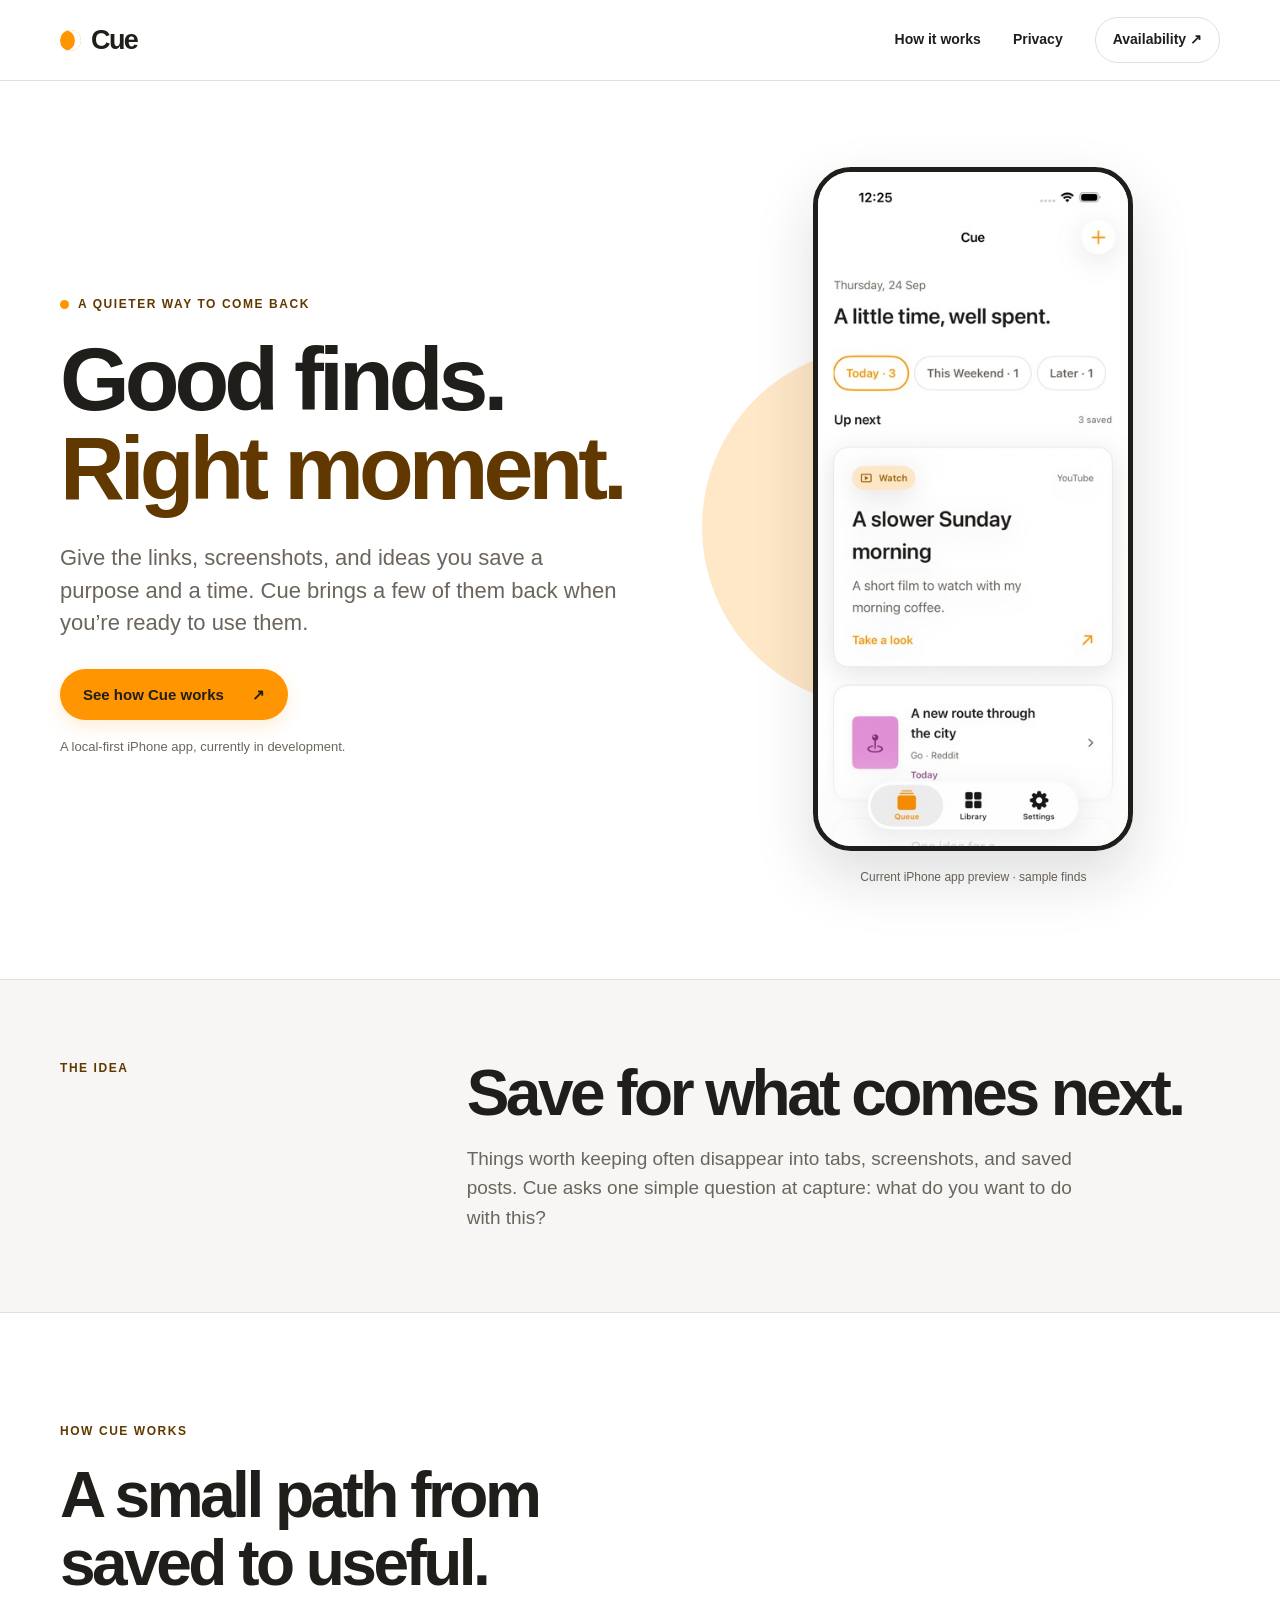
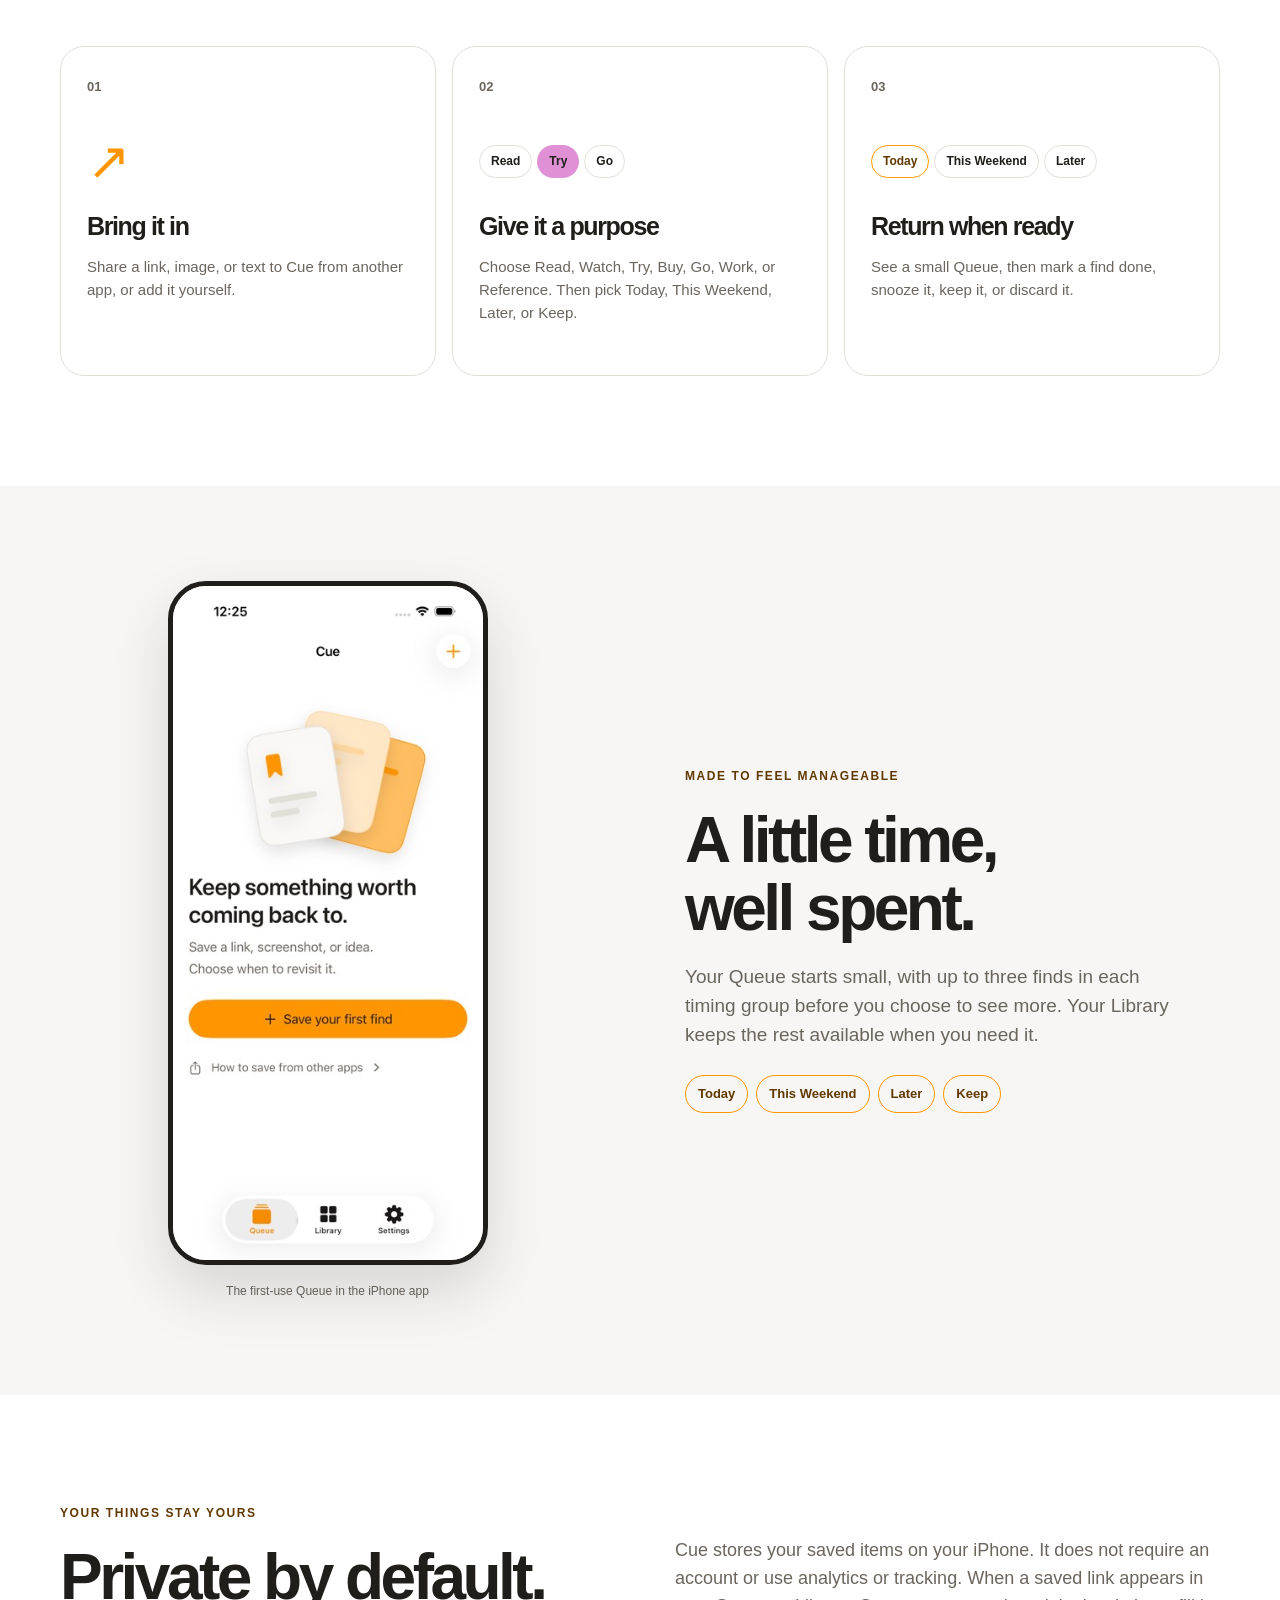
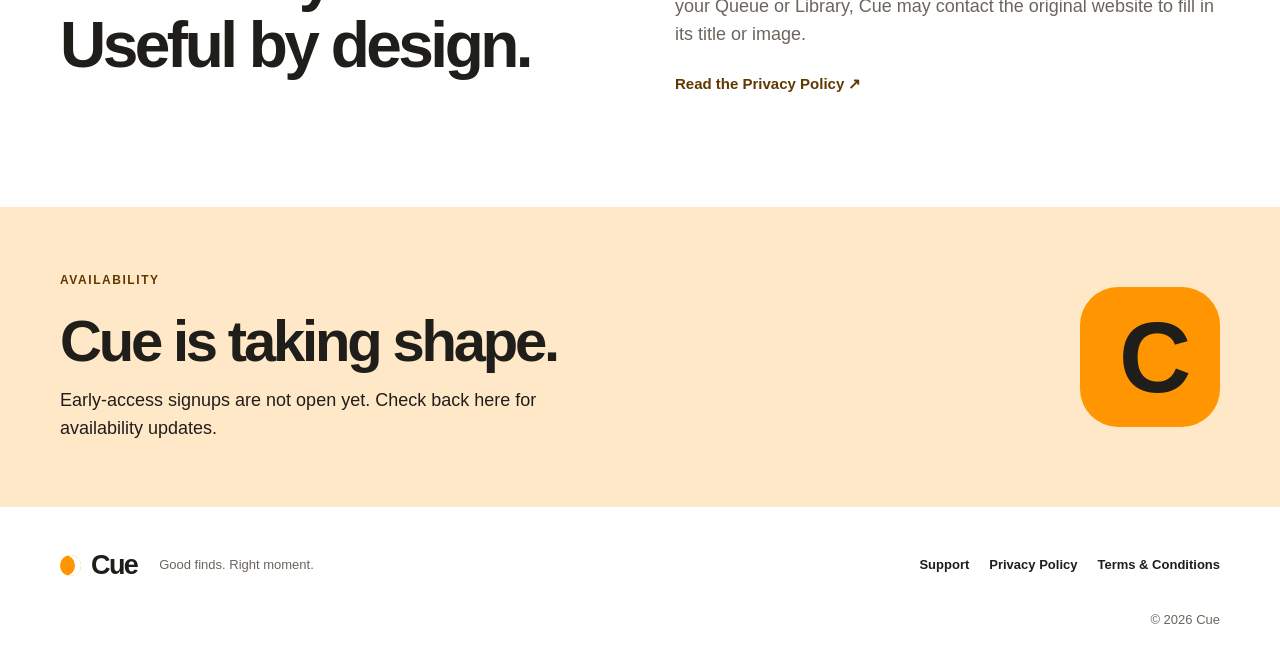
==== commit 3b1a33d3: "Publish Cue website with GitHub Pages" ====
--- a/index.html
+++ b/index.html
@@ -57,6 +57,6 @@
     </section>
     <section class="availability" id="availability" aria-labelledby="availability-title"><div class="wrap availability-inner"><div><p class="kicker">Availability</p><h2 id="availability-title">Cue is taking shape.</h2><p>Early-access signups are not open yet. Check back here for availability updates.</p></div><span class="availability-mark" aria-hidden="true">C</span></div></section>
   </main>
-  <footer class="footer wrap"><a class="brand" href="#top"><span class="brand-mark" aria-hidden="true"></span>Cue</a><p>Good finds. Right moment.</p><nav aria-label="Legal pages"><a href="legal/privacy-policy.html">Privacy Policy</a><a href="legal/terms-and-conditions.html">Terms &amp; Conditions</a></nav><small>© 2026 Cue</small></footer>
+  <footer class="footer wrap"><a class="brand" href="#top"><span class="brand-mark" aria-hidden="true"></span>Cue</a><p>Good finds. Right moment.</p><nav aria-label="Support and legal pages"><a href="support/">Support</a><a href="legal/privacy-policy.html">Privacy Policy</a><a href="legal/terms-and-conditions.html">Terms &amp; Conditions</a></nav><small>© 2026 Cue</small></footer>
 </body>
 </html>
